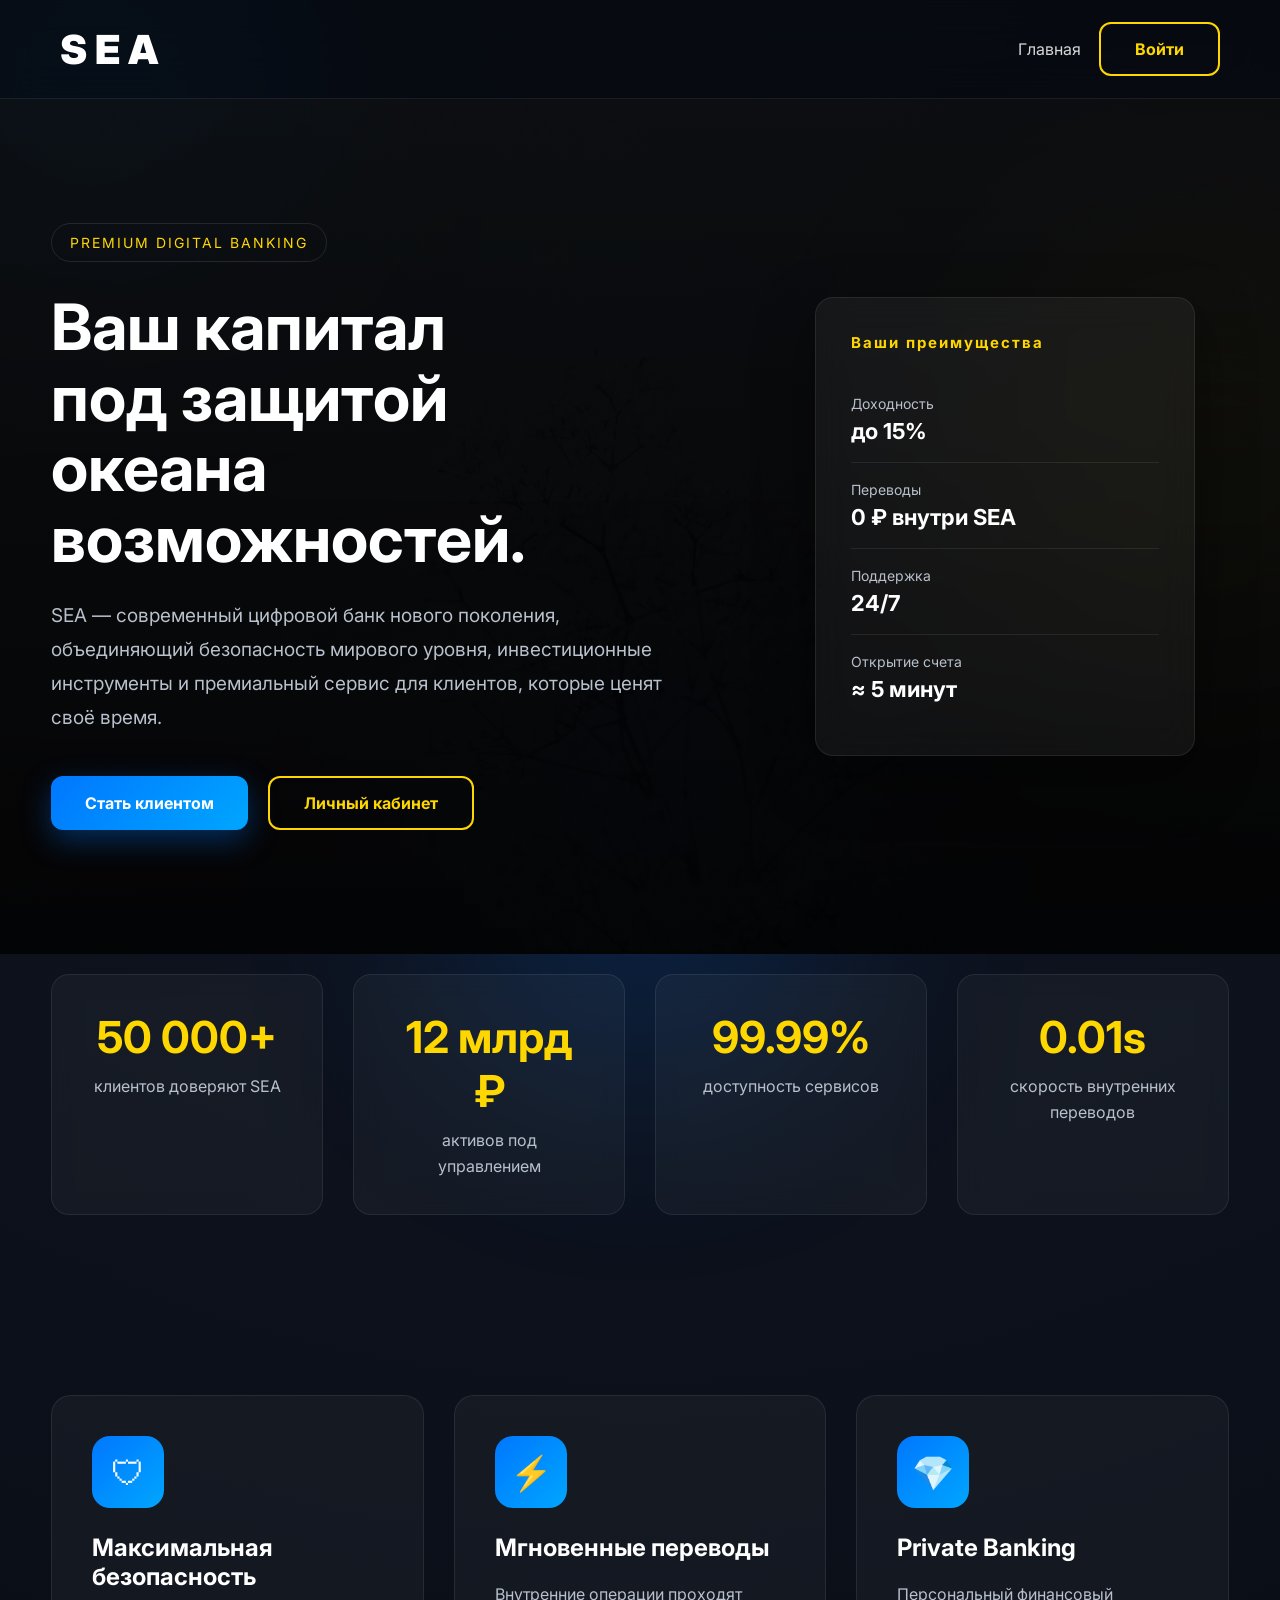
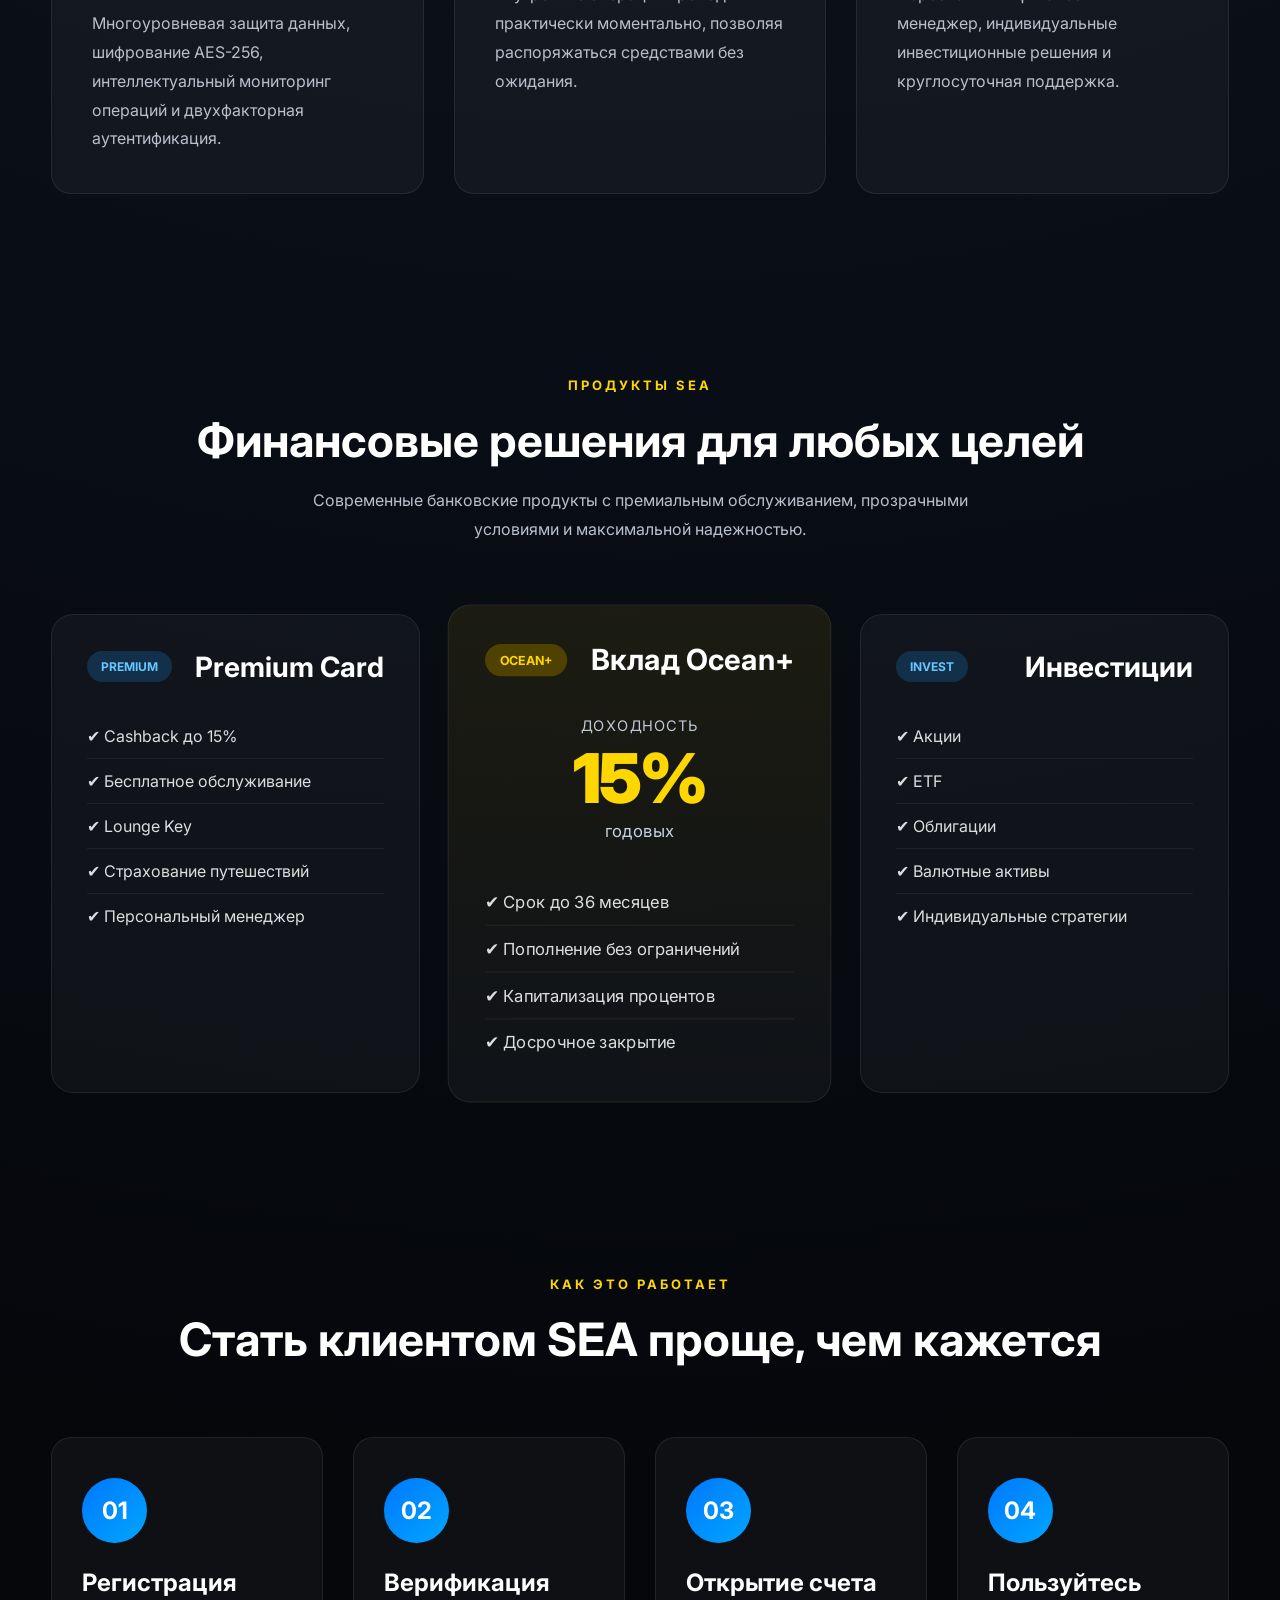
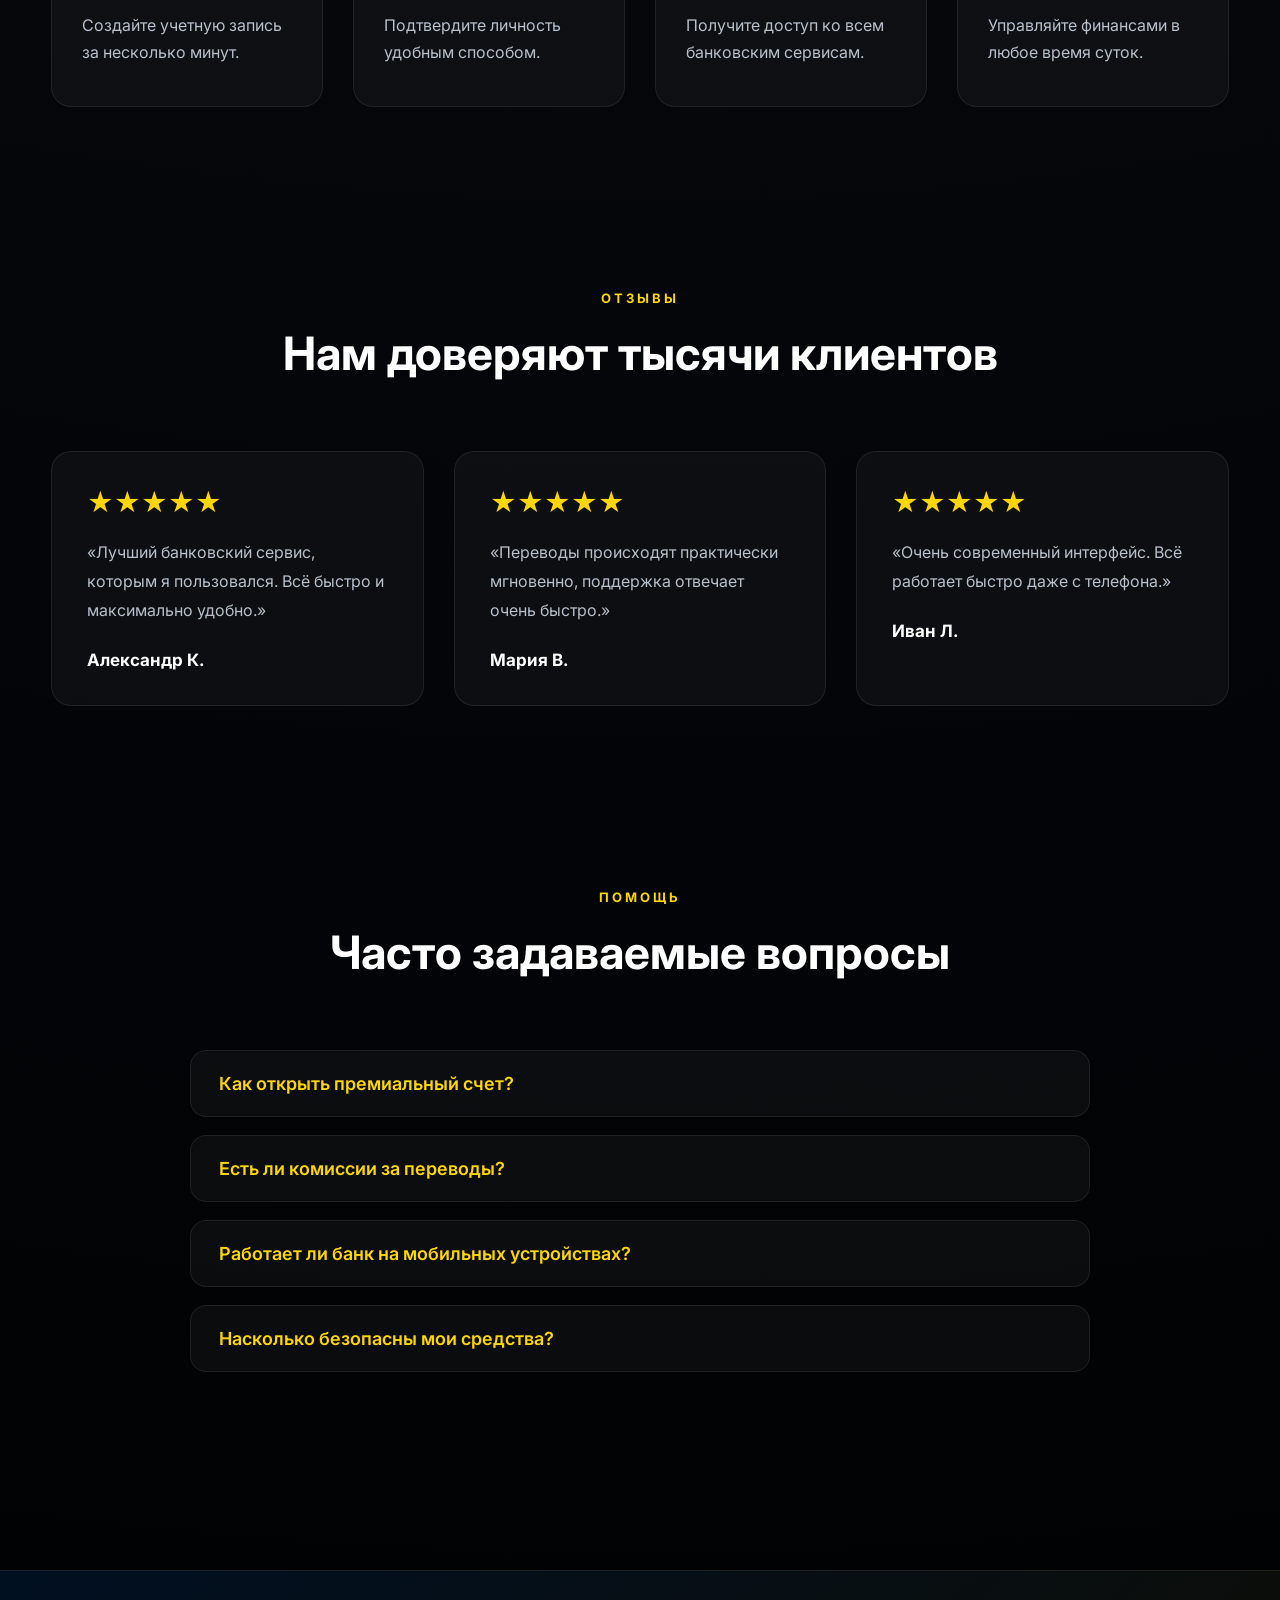
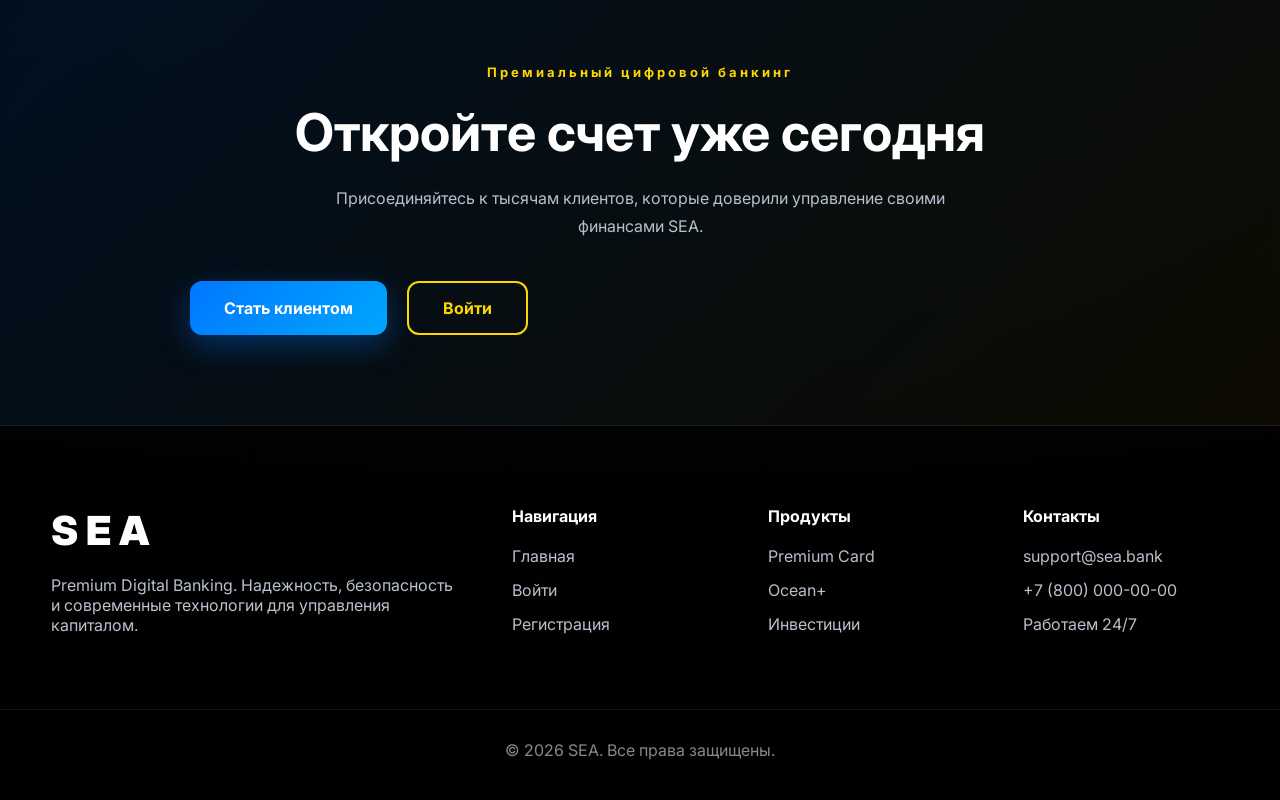
==== templates/index.html @ eaabdee5 "first version" ====
<!DOCTYPE html>
<html lang="ru">
<head>
    <meta charset="UTF-8">
    <meta name="viewport" content="width=device-width, initial-scale=1.0">
    <title>SEA | Элитарный банкинг</title>
    <link rel="stylesheet" href="../static/css/style.css">
    <link rel="preconnect" href="https://fonts.googleapis.com">
    <link rel="preconnect" href="https://fonts.gstatic.com" crossorigin>
    <link href="https://fonts.googleapis.com/css2?family=Inter:wght@300;400;500;600;700;800;900&display=swap" rel="stylesheet">
</head>
<body>
<div class="background-blur blur-1"></div>
<div class="background-blur blur-2"></div>
<div class="background-blur blur-3"></div>
<header>
    <div class="logo" onclick="window.location.href='/'" style="cursor:pointer;">SEA</div>
    <nav>
        <a href="/" class="nav-link">Главная</a>
        <a href="/login" class="btn btn-outline">Войти</a>
    </nav>
</header>
<section class="hero-wrapper">
    <div class="hero-overlay"></div>
    <div class="hero">
        <div class="hero-left">
            <span class="hero-badge">PREMIUM DIGITAL BANKING</span>
            <h1>Ваш капитал<br>под защитой<br>океана возможностей.</h1>
            <p>SEA — современный цифровой банк нового поколения, объединяющий безопасность мирового уровня, инвестиционные инструменты и премиальный сервис для клиентов, которые ценят своё время.</p>
            <div class="btn-group">
                <a href="/register" class="btn btn-primary">Стать клиентом</a>
                <a href="/login" class="btn btn-outline">Личный кабинет</a>
            </div>
        </div>
        <div class="hero-right">
            <div class="glass-card hero-card">
                <div class="card-title">Ваши преимущества</div>
                <div class="hero-stat"><div><span>Доходность</span><strong>до 15%</strong></div></div>
                <div class="hero-stat"><div><span>Переводы</span><strong>0 ₽ внутри SEA</strong></div></div>
                <div class="hero-stat"><div><span>Поддержка</span><strong>24/7</strong></div></div>
                <div class="hero-stat"><div><span>Открытие счета</span><strong>≈ 5 минут</strong></div></div>
            </div>
        </div>
    </div>
</section>
<section class="stats">
    <div class="stat-item"><h2 data-counter="50000">50 000+</h2><p>клиентов доверяют SEA</p></div>
    <div class="stat-item"><h2>12 млрд ₽</h2><p>активов под управлением</p></div>
    <div class="stat-item"><h2>99.99%</h2><p>доступность сервисов</p></div>
    <div class="stat-item"><h2>0.01s</h2><p>скорость внутренних переводов</p></div>
</section>
<div class="container">
    <section class="features">
        <div class="feature-card"><div class="feature-icon">🛡</div><h3>Максимальная безопасность</h3><p>Многоуровневая защита данных, шифрование AES-256, интеллектуальный мониторинг операций и двухфакторная аутентификация.</p></div>
        <div class="feature-card"><div class="feature-icon">⚡</div><h3>Мгновенные переводы</h3><p>Внутренние операции проходят практически моментально, позволяя распоряжаться средствами без ожидания.</p></div>
        <div class="feature-card"><div class="feature-icon">💎</div><h3>Private Banking</h3><p>Персональный финансовый менеджер, индивидуальные инвестиционные решения и круглосуточная поддержка.</p></div>
    </section>
    <section class="products">
        <div class="section-title"><span>ПРОДУКТЫ SEA</span><h2>Финансовые решения для любых целей</h2><p>Современные банковские продукты с премиальным обслуживанием, прозрачными условиями и максимальной надежностью.</p></div>
        <div class="products-grid">
            <div class="product-card">
                <div class="product-header"><span class="product-tag">PREMIUM</span><h3>Premium Card</h3></div>
                <ul><li>✔ Cashback до 15%</li><li>✔ Бесплатное обслуживание</li><li>✔ Lounge Key</li><li>✔ Страхование путешествий</li><li>✔ Персональный менеджер</li></ul>
            </div>
            <div class="product-card featured">
                <div class="product-header"><span class="product-tag gold">OCEAN+</span><h3>Вклад Ocean+</h3></div>
                <div class="deposit-rate"><span>Доходность</span><h2>15%</h2><p>годовых</p></div>
                <ul><li>✔ Срок до 36 месяцев</li><li>✔ Пополнение без ограничений</li><li>✔ Капитализация процентов</li><li>✔ Досрочное закрытие</li></ul>
            </div>
            <div class="product-card">
                <div class="product-header"><span class="product-tag">INVEST</span><h3>Инвестиции</h3></div>
                <ul><li>✔ Акции</li><li>✔ ETF</li><li>✔ Облигации</li><li>✔ Валютные активы</li><li>✔ Индивидуальные стратегии</li></ul>
            </div>
        </div>
    </section>
    <section class="steps">
        <div class="section-title"><span>КАК ЭТО РАБОТАЕТ</span><h2>Стать клиентом SEA проще, чем кажется</h2></div>
        <div class="steps-grid">
            <div class="step"><div class="step-number">01</div><h3>Регистрация</h3><p>Создайте учетную запись за несколько минут.</p></div>
            <div class="step"><div class="step-number">02</div><h3>Верификация</h3><p>Подтвердите личность удобным способом.</p></div>
            <div class="step"><div class="step-number">03</div><h3>Открытие счета</h3><p>Получите доступ ко всем банковским сервисам.</p></div>
            <div class="step"><div class="step-number">04</div><h3>Пользуйтесь</h3><p>Управляйте финансами в любое время суток.</p></div>
        </div>
    </section>
    <section class="reviews">
        <div class="section-title"><span>ОТЗЫВЫ</span><h2>Нам доверяют тысячи клиентов</h2></div>
        <div class="reviews-grid">
            <div class="review-card"><div class="stars">★★★★★</div><p>«Лучший банковский сервис, которым я пользовался. Всё быстро и максимально удобно.»</p><strong>Александр К.</strong></div>
            <div class="review-card"><div class="stars">★★★★★</div><p>«Переводы происходят практически мгновенно, поддержка отвечает очень быстро.»</p><strong>Мария В.</strong></div>
            <div class="review-card"><div class="stars">★★★★★</div><p>«Очень современный интерфейс. Всё работает быстро даже с телефона.»</p><strong>Иван Л.</strong></div>
        </div>
    </section>
    <section class="faq">
        <div class="section-title"><span>ПОМОЩЬ</span><h2>Часто задаваемые вопросы</h2></div>
        <details class="faq-item"><summary>Как открыть премиальный счет?</summary><p>Пройдите регистрацию, подтвердите личность и получите полный доступ ко всем сервисам банка менее чем за пять минут.</p></details>
        <details class="faq-item"><summary>Есть ли комиссии за переводы?</summary><p>Переводы между клиентами SEA выполняются бесплатно. Для межбанковских переводов действуют тарифы выбранного счета.</p></details>
        <details class="faq-item"><summary>Работает ли банк на мобильных устройствах?</summary><p>Да. Интерфейс полностью адаптирован под смартфоны, планшеты и современные браузеры.</p></details>
        <details class="faq-item"><summary>Насколько безопасны мои средства?</summary><p>Мы используем современные методы шифрования, двухфакторную аутентификацию, постоянный мониторинг операций и защиту инфраструктуры на уровне ведущих мировых банков.</p></details>
    </section>
</div>
<section class="cta">
    <div class="cta-content">
        <span>Премиальный цифровой банкинг</span>
        <h2>Откройте счет уже сегодня</h2>
        <p>Присоединяйтесь к тысячам клиентов, которые доверили управление своими финансами SEA.</p>
        <div class="btn-group">
            <a href="/register" class="btn btn-primary">Стать клиентом</a>
            <a href="/login" class="btn btn-outline">Войти</a>
        </div>
    </div>
</section>
<footer>
    <div class="footer-grid">
        <div><div class="footer-logo">SEA</div><p>Premium Digital Banking. Надежность, безопасность и современные технологии для управления капиталом.</p></div>
        <div><h4>Навигация</h4><a href="/">Главная</a><a href="/login">Войти</a><a href="/register">Регистрация</a></div>
        <div><h4>Продукты</h4><a href="#">Premium Card</a><a href="#">Ocean+</a><a href="#">Инвестиции</a></div>
        <div><h4>Контакты</h4><p>support@sea.bank</p><p>+7 (800) 000-00-00</p><p>Работаем 24/7</p></div>
    </div>
    <div class="footer-bottom">© 2026 SEA. Все права защищены.</div>
</footer>
<script src="/static/js/script.js"></script>
</body>
</html>
---- static/css/style.css ----
:root {
    --bg: #05070b;
    --bg2: #0c1320;
    --card: rgba(255,255,255,.05);
    --border: rgba(255,255,255,.08);
    --yellow: #FFD700;
    --white: #ffffff;
    --gray: #b8c0cc;
    --accent: #00a6ff;
    --shadow: 0 20px 60px rgba(0,0,0,.45);
    --radius: 18px;
    --transition: .35s;
}

* {
    margin: 0;
    padding: 0;
    box-sizing: border-box;
}

html {
    scroll-behavior: smooth;
}

body {
    font-family: 'Inter', sans-serif;
    background: radial-gradient(circle at top, #111827 0%, #05070b 55%, #000 100%);
    color: var(--white);
    overflow-x: hidden;
}

a {
    text-decoration: none;
    color: inherit;
}

.container {
    width: min(1200px, 92%);
    margin: auto;
}

section {
    padding: 90px 0;
}

/* Background Blurs */
.background-blur {
    position: fixed;
    border-radius: 50%;
    filter: blur(120px);
    opacity: .18;
    z-index: -1;
    animation: float 10s ease-in-out infinite;
}

.blur-1 {
    width: 420px;
    height: 420px;
    background: #008cff;
    top: -120px;
    left: -120px;
}

.blur-2 {
    width: 500px;
    height: 500px;
    background: #FFD700;
    right: -180px;
    top: 220px;
}

.blur-3 {
    width: 380px;
    height: 380px;
    background: #0077ff;
    left: 35%;
    bottom: -180px;
}

@keyframes float {
    0%, 100% { transform: translateY(0); }
    50% { transform: translateY(-30px); }
}

/* Header */
header {
    position: sticky;
    top: 0;
    z-index: 100;
    backdrop-filter: blur(20px);
    background: rgba(5,7,11,.75);
    border-bottom: 1px solid var(--border);
    display: flex;
    justify-content: space-between;
    align-items: center;
    padding: 22px 60px;
}

.logo {
    font-size: 40px;
    font-weight: 900;
    letter-spacing: 8px;
    transition: .3s;
}

.logo:hover {
    color: var(--yellow);
    text-shadow: 0 0 20px var(--yellow);
    transform: scale(1.05);
}

nav {
    display: flex;
    align-items: center;
    gap: 18px;
}

.nav-link {
    color: #d6d6d6;
    transition: .3s;
}

.nav-link:hover {
    color: white;
}

/* Buttons */
.btn {
    display: inline-flex;
    align-items: center;
    justify-content: center;
    padding: 15px 34px;
    border-radius: 12px;
    font-weight: 700;
    transition: .35s;
    cursor: pointer;
    position: relative;
    overflow: hidden;
}

.btn-primary {
    background: linear-gradient(135deg, #0077ff, #00a6ff);
    color: white;
    box-shadow: 0 10px 30px rgba(0,119,255,.35);
}

.btn-primary:hover {
    transform: translateY(-4px);
    box-shadow: 0 18px 40px rgba(0,119,255,.45);
}

.btn-outline {
    border: 2px solid var(--yellow);
    color: var(--yellow);
}

.btn-outline:hover {
    background: var(--yellow);
    color: black;
    box-shadow: 0 0 25px var(--yellow);
}

.ripple {
    position: absolute;
    border-radius: 50%;
    transform: scale(0);
    background: rgba(255,255,255,.4);
    animation: ripple .6s linear;
    pointer-events: none;
}

@keyframes ripple {
    to {
        transform: scale(4);
        opacity: 0;
    }
}

/* Hero */
.hero-wrapper {
    position: relative;
    min-height: 95vh;
    display: flex;
    align-items: center;
    justify-content: center;
    overflow: hidden;
}

.hero-wrapper::before {
    content: "";
    position: absolute;
    inset: 0;
    background: url("/static/image/bg.jpg") center/cover;
    opacity: .18;
    transform: scale(1.08);
}

.hero-overlay {
    position: absolute;
    inset: 0;
    background: linear-gradient(rgba(0,0,0,.75), rgba(0,0,0,.92));
}

.hero {
    position: relative;
    z-index: 2;
    width: min(1280px, 92%);
    display: grid;
    grid-template-columns: 1.2fr .8fr;
    gap: 60px;
    align-items: center;
}

.hero-badge {
    display: inline-block;
    padding: 10px 18px;
    border: 1px solid rgba(255,255,255,.1);
    border-radius: 999px;
    color: var(--yellow);
    font-size: 14px;
    margin-bottom: 30px;
    letter-spacing: 2px;
}

.hero h1 {
    font-size: 64px;
    line-height: 1.1;
    margin-bottom: 25px;
}

.hero p {
    color: var(--gray);
    font-size: 19px;
    line-height: 1.8;
    max-width: 650px;
}

.btn-group {
    display: flex;
    gap: 20px;
    margin-top: 40px;
    flex-wrap: wrap;
}

.hero-left {
    animation: fadeUp .9s ease;
}

.hero-right {
    display: flex;
    justify-content: center;
    animation: fadeUp 1.2s ease;
}

/* Glass Card */
.glass-card {
    background: var(--card);
    backdrop-filter: blur(18px);
    border: 1px solid var(--border);
    border-radius: var(--radius);
    box-shadow: var(--shadow);
}

.hero-card {
    width: 100%;
    max-width: 380px;
    padding: 35px;
}

.card-title {
    color: var(--yellow);
    font-size: 15px;
    font-weight: 700;
    letter-spacing: 2px;
    margin-bottom: 25px;
}

.hero-stat {
    padding: 18px 0;
    border-bottom: 1px solid rgba(255,255,255,.08);
}

.hero-stat:last-child {
    border-bottom: none;
}

.hero-stat span {
    display: block;
    color: var(--gray);
    font-size: 14px;
    margin-bottom: 6px;
}

.hero-stat strong {
    font-size: 22px;
    font-weight: 700;
}

/* Stats */
.stats {
    width: min(1280px, 92%);
    margin: -70px auto 0;
    display: grid;
    grid-template-columns: repeat(4, 1fr);
    gap: 30px;
    position: relative;
    z-index: 5;
}

.stat-item {
    background: rgba(255,255,255,.04);
    border: 1px solid var(--border);
    border-radius: 18px;
    padding: 35px;
    text-align: center;
    transition: var(--transition);
    backdrop-filter: blur(12px);
}

.stat-item:hover {
    transform: translateY(-8px);
    border-color: rgba(255,215,0,.35);
}

.stat-item h2 {
    color: var(--yellow);
    font-size: 44px;
    margin-bottom: 10px;
}

.stat-item p {
    color: var(--gray);
    line-height: 1.6;
}

/* Section Titles */
.section-title {
    text-align: center;
    margin-bottom: 70px;
}

.section-title span {
    color: var(--yellow);
    letter-spacing: 3px;
    font-size: 13px;
    font-weight: 700;
}

.section-title h2 {
    font-size: 46px;
    margin-top: 18px;
    margin-bottom: 18px;
}

.section-title p {
    color: var(--gray);
    max-width: 700px;
    margin: auto;
    line-height: 1.8;
}

/* Features */
.features {
    display: grid;
    grid-template-columns: repeat(3, 1fr);
    gap: 30px;
}

.feature-card {
    background: rgba(255,255,255,.04);
    border: 1px solid var(--border);
    border-radius: 20px;
    padding: 40px;
    transition: .35s;
}

.feature-card:hover {
    transform: translateY(-10px);
    box-shadow: 0 25px 45px rgba(0,0,0,.35);
    border-color: rgba(255,215,0,.25);
}

.feature-icon {
    width: 72px;
    height: 72px;
    border-radius: 18px;
    background: linear-gradient(135deg, #0077ff, #00a6ff);
    display: flex;
    align-items: center;
    justify-content: center;
    font-size: 34px;
    margin-bottom: 25px;
}

.feature-card h3 {
    margin-bottom: 18px;
    font-size: 24px;
}

.feature-card p {
    color: var(--gray);
    line-height: 1.8;
}

/* Products */
.products-grid {
    display: grid;
    grid-template-columns: repeat(3, 1fr);
    gap: 35px;
}

.product-card {
    background: rgba(255,255,255,.04);
    border: 1px solid var(--border);
    border-radius: 22px;
    padding: 35px;
    transition: .35s;
}

.product-card:hover {
    transform: translateY(-10px);
    border-color: rgba(255,215,0,.35);
}

.product-card.featured {
    background: linear-gradient(180deg, rgba(255,215,0,.08), rgba(255,255,255,.04));
    transform: scale(1.04);
}

.product-header {
    display: flex;
    justify-content: space-between;
    align-items: center;
    margin-bottom: 30px;
}

.product-header h3 {
    font-size: 28px;
}

.product-tag {
    background: #12304a;
    color: #67c5ff;
    padding: 8px 14px;
    border-radius: 999px;
    font-size: 12px;
    font-weight: 700;
}

.product-tag.gold {
    background: #4f4100;
    color: var(--yellow);
}

.deposit-rate {
    text-align: center;
    margin: 35px 0;
}

.deposit-rate span {
    color: var(--gray);
}

.deposit-rate h2 {
    font-size: 70px;
    color: var(--yellow);
    margin: 10px 0;
}

.deposit-rate p {
    color: var(--gray);
}

.product-card ul {
    list-style: none;
}

.product-card li {
    padding: 12px 0;
    border-bottom: 1px solid rgba(255,255,255,.06);
    color: #ddd;
}

.product-card li:last-child {
    border-bottom: none;
}

/* Steps */
.steps-grid {
    display: grid;
    grid-template-columns: repeat(4, 1fr);
    gap: 30px;
}

.step {
    position: relative;
    padding: 40px 30px;
    border-radius: 20px;
    background: rgba(255,255,255,.04);
    border: 1px solid var(--border);
    transition: .35s;
    overflow: hidden;
}

.step:hover {
    transform: translateY(-10px);
    border-color: rgba(255,215,0,.35);
}

.step::before {
    content: "";
    position: absolute;
    inset: 0;
    background: linear-gradient(135deg, rgba(0,119,255,.08), transparent);
    opacity: 0;
    transition: .35s;
}

.step:hover::before {
    opacity: 1;
}

.step-number {
    width: 65px;
    height: 65px;
    border-radius: 50%;
    display: flex;
    align-items: center;
    justify-content: center;
    background: linear-gradient(135deg, #0077ff, #00a6ff);
    color: #fff;
    font-size: 24px;
    font-weight: 700;
    margin-bottom: 25px;
}

.step h3 {
    font-size: 24px;
    margin-bottom: 15px;
}

.step p {
    color: var(--gray);
    line-height: 1.7;
}

/* Reviews */
.reviews-grid {
    display: grid;
    grid-template-columns: repeat(3, 1fr);
    gap: 30px;
}

.review-card {
    background: rgba(255,255,255,.04);
    border: 1px solid var(--border);
    border-radius: 20px;
    padding: 35px;
    transition: .35s;
}

.review-card:hover {
    transform: translateY(-8px);
    border-color: rgba(255,215,0,.3);
}

.stars {
    color: var(--yellow);
    font-size: 26px;
    margin-bottom: 20px;
}

.review-card p {
    color: var(--gray);
    line-height: 1.8;
    margin-bottom: 25px;
}

.review-card strong {
    font-size: 17px;
}

/* FAQ */
.faq {
    max-width: 900px;
    margin: auto;
}

.faq-item {
    background: rgba(255,255,255,.04);
    border: 1px solid var(--border);
    border-radius: 16px;
    margin-bottom: 18px;
    overflow: hidden;
    transition: .3s;
}

.faq-item:hover {
    border-color: rgba(255,215,0,.35);
}

.faq-item summary {
    list-style: none;
    cursor: pointer;
    padding: 22px 28px;
    font-size: 18px;
    font-weight: 600;
    color: var(--yellow);
}

.faq-item summary::-webkit-details-marker {
    display: none;
}

.faq-item p {
    padding: 0 28px 24px;
    color: var(--gray);
    line-height: 1.8;
}

/* CTA */
.cta {
    margin-top: 90px;
    text-align: center;
    background: linear-gradient(135deg, rgba(0,119,255,.12), rgba(255,215,0,.05));
    border-top: 1px solid var(--border);
    border-bottom: 1px solid var(--border);
}

.cta-content {
    width: min(900px, 92%);
    margin: auto;
}

.cta span {
    color: var(--yellow);
    letter-spacing: 3px;
    font-size: 13px;
    font-weight: 700;
}

.cta h2 {
    font-size: 52px;
    margin: 20px 0;
}

.cta p {
    color: var(--gray);
    line-height: 1.8;
    max-width: 650px;
    margin: auto;
}

/* Footer */
footer {
    padding: 80px 0 40px;
}

.footer-grid {
    width: min(1200px, 92%);
    margin: auto;
    display: grid;
    grid-template-columns: 2fr 1fr 1fr 1fr;
    gap: 50px;
}

.footer-logo {
    font-size: 40px;
    font-weight: 900;
    letter-spacing: 8px;
    margin-bottom: 20px;
}

.footer-grid h4 {
    margin-bottom: 20px;
}

.footer-grid a,
.footer-grid p {
    display: block;
    color: var(--gray);
    margin-bottom: 14px;
    transition: .25s;
}

.footer-grid a:hover {
    color: white;
}

.footer-bottom {
    text-align: center;
    margin-top: 60px;
    padding-top: 30px;
    border-top: 1px solid rgba(255,255,255,.08);
    color: #888;
}

/* Animations */
@keyframes fadeUp {
    from {
        opacity: 0;
        transform: translateY(35px);
    }
    to {
        opacity: 1;
        transform: translateY(0);
    }
}

.reveal {
    opacity: 0;
    transform: translateY(40px);
    transition: .8s;
}

.reveal.active {
    opacity: 1;
    transform: none;
}

/* ===========================
   DEPOSIT CARDS (with Background Glow & Animated Borders)
=========================== */

.deposit-grid {
    display: grid;
    grid-template-columns: repeat(auto-fit, minmax(290px, 1fr));
    gap: 28px;
    margin-top: 45px;
}

.deposit-card {
    position: relative;
    overflow: hidden;
    min-height: 500px;
    border-radius: 26px;
    padding: 30px;
    display: flex;
    flex-direction: column;
    backdrop-filter: blur(32px);
    -webkit-backdrop-filter: blur(32px);
    border: 1.5px solid rgba(255,255,255,.12);
    transition: all .4s cubic-bezier(0.25, 0.46, 0.45, 0.94);
    box-shadow: inset 0 1px rgba(255,255,255,.05), 0 18px 40px rgba(0,0,0,.30);
}

/* Background glow on hover */
.deposit-card::before {
    content: '';
    position: absolute;
    inset: 0;
    border-radius: 26px;
    opacity: 0;
    transition: opacity .5s ease;
    pointer-events: none;
}

.deposit-card:hover::before {
    opacity: 1;
}

/* Animated border glow for card */
.deposit-card::after {
    content: '';
    position: absolute;
    inset: -2px;
    border-radius: 28px;
    padding: 2px;
    background: linear-gradient(135deg, transparent 30%, currentColor 50%, transparent 70%);
    background-size: 300% 300%;
    -webkit-mask: linear-gradient(#fff 0 0) content-box, linear-gradient(#fff 0 0);
    -webkit-mask-composite: xor;
    mask-composite: exclude;
    opacity: 0;
    transition: opacity .5s;
    pointer-events: none;
}

.deposit-card:hover::after {
    opacity: 1;
    animation: borderGlow 2.5s ease-in-out infinite alternate;
}

@keyframes borderGlow {
    0% {
        background-position: 0% 50%;
    }
    100% {
        background-position: 100% 50%;
    }
}

/* ===========================
   CARD COLORS
=========================== */

.deposit-card.tidal {
    background: rgba(17,48,108,.28);
    border-color: rgba(84,143,255,.4);
    color: #66a6ff;
}
.deposit-card.tidal::before {
    background: radial-gradient(circle at 50% 50%, rgba(84,143,255,.12), transparent 70%);
}
.deposit-card.tidal:hover {
    border-color: rgba(84,143,255,.7);
    box-shadow: 0 0 60px rgba(84,143,255,.08), 0 20px 60px rgba(0,0,0,.4);
}

.deposit-card.deep {
    background: rgba(10,71,90,.28);
    border-color: rgba(50,230,214,.4);
    color: #5ffff2;
}
.deposit-card.deep::before {
    background: radial-gradient(circle at 50% 50%, rgba(50,230,214,.12), transparent 70%);
}
.deposit-card.deep:hover {
    border-color: rgba(50,230,214,.7);
    box-shadow: 0 0 60px rgba(50,230,214,.08), 0 20px 60px rgba(0,0,0,.4);
}

.deposit-card.coral {
    background: rgba(67,36,47,.28);
    border-color: rgba(255,126,94,.4);
    color: #ff8d70;
}
.deposit-card.coral::before {
    background: radial-gradient(circle at 50% 50%, rgba(255,126,94,.12), transparent 70%);
}
.deposit-card.coral:hover {
    border-color: rgba(255,126,94,.7);
    box-shadow: 0 0 60px rgba(255,126,94,.08), 0 20px 60px rgba(0,0,0,.4);
}

.deposit-card.elite {
    background: rgba(55,37,83,.28);
    border-color: rgba(190,123,255,.4);
    color: #d2a8ff;
}
.deposit-card.elite::before {
    background: radial-gradient(circle at 50% 50%, rgba(190,123,255,.12), transparent 70%);
}
.deposit-card.elite:hover {
    border-color: rgba(190,123,255,.7);
    box-shadow: 0 0 60px rgba(190,123,255,.08), 0 20px 60px rgba(0,0,0,.4);
}

.deposit-card.gold {
    background: rgba(69,58,27,.28);
    border-color: rgba(255,207,86,.4);
    color: #ffd75a;
}
.deposit-card.gold::before {
    background: radial-gradient(circle at 50% 50%, rgba(255,207,86,.12), transparent 70%);
}
.deposit-card.gold:hover {
    border-color: rgba(255,207,86,.7);
    box-shadow: 0 0 60px rgba(255,207,86,.08), 0 20px 60px rgba(0,0,0,.4);
}

/* ===========================
   CARD HEADER
=========================== */

.deposit-header {
    display: flex;
    align-items: center;
    gap: 18px;
}

.deposit-circle {
    width: 72px;
    height: 72px;
    border-radius: 50%;
    display: flex;
    justify-content: center;
    align-items: center;
    font-size: 34px;
    background: rgba(255,255,255,.05);
    border: 1.5px solid rgba(255,255,255,.15);
    transition: all .4s;
    position: relative;
}

/* Glow border for icon */
.deposit-circle::after {
    content: '';
    position: absolute;
    inset: -3px;
    border-radius: 50%;
    padding: 2px;
    background: linear-gradient(135deg, transparent 30%, currentColor 50%, transparent 70%);
    background-size: 300% 300%;
    -webkit-mask: linear-gradient(#fff 0 0) content-box, linear-gradient(#fff 0 0);
    -webkit-mask-composite: xor;
    mask-composite: exclude;
    opacity: 0;
    transition: opacity .5s;
    pointer-events: none;
}

.deposit-card:hover .deposit-circle::after {
    opacity: 1;
    animation: borderGlow 2.5s ease-in-out infinite alternate;
}

.deposit-card:hover .deposit-circle {
    transform: scale(1.05) rotate(-5deg);
    border-color: currentColor;
}

.deposit-header h3 {
    margin: 0;
    font-size: 30px;
    font-weight: 700;
    letter-spacing: -.4px;
}

.deposit-pill {
    display: inline-flex;
    margin-top: 8px;
    padding: 7px 15px;
    border-radius: 999px;
    font-size: 12px;
    font-weight: 700;
    color: #fff;
    transition: all .4s;
    position: relative;
}

/* Glow border for pill */
.deposit-pill::after {
    content: '';
    position: absolute;
    inset: -2px;
    border-radius: 999px;
    padding: 2px;
    background: linear-gradient(135deg, transparent 30%, currentColor 50%, transparent 70%);
    background-size: 300% 300%;
    -webkit-mask: linear-gradient(#fff 0 0) content-box, linear-gradient(#fff 0 0);
    -webkit-mask-composite: xor;
    mask-composite: exclude;
    opacity: 0;
    transition: opacity .5s;
    pointer-events: none;
}

.deposit-card:hover .deposit-pill::after {
    opacity: 1;
    animation: borderGlow 2.5s ease-in-out infinite alternate;
}

.deposit-card:hover .deposit-pill {
    transform: scale(1.05);
}

.deposit-card.tidal .deposit-pill { background: #2b68da; }
.deposit-card.deep .deposit-pill { background: #119697; }
.deposit-card.coral .deposit-pill { background: #bb5543; }
.deposit-card.elite .deposit-pill { background: #7b4ae4; }
.deposit-card.gold .deposit-pill { background: #987725; }

/* ===========================
   RATE
=========================== */

.deposit-rate {
    margin: 36px 0;
    text-align: center;
    background: none;
    border: none;
    box-shadow: none;
    padding: 0;
}

.deposit-rate span {
    font-size: 14px;
    color: #c0c8d8;
    text-transform: uppercase;
    letter-spacing: 1px;
}

.deposit-rate h2 {
    margin: 8px 0;
    font-size: 66px;
    line-height: 1;
    font-weight: 900;
    letter-spacing: -2px;
    transition: all .4s;
}

.deposit-card:hover .deposit-rate h2 {
    transform: scale(1.03);
}

.deposit-card.tidal .deposit-rate h2 { color: #62a8ff; }
.deposit-card.deep .deposit-rate h2 { color: #63fff4; }
.deposit-card.coral .deposit-rate h2 { color: #ff9274; }
.deposit-card.elite .deposit-rate h2 { color: #d3a5ff; }
.deposit-card.gold .deposit-rate h2 { color: #ffd65b; }

.deposit-rate p {
    margin: 0;
    color: #c8d0df;
}

/* ===========================
   DEPOSIT TABLE
=========================== */

.deposit-table {
    margin-top: 6px;
    border-top: 1px solid rgba(255,255,255,.08);
}

.deposit-row {
    display: flex;
    justify-content: space-between;
    align-items: center;
    padding: 15px 0;
    border-bottom: 1px solid rgba(255,255,255,.08);
    transition: all .3s;
}

.deposit-card:hover .deposit-row {
    border-bottom-color: rgba(255,255,255,.15);
}

.deposit-row span {
    color: #d4dae8;
    font-size: 15px;
}

.deposit-row b {
    color: #fff;
    font-weight: 700;
}

/* ===========================
   DESCRIPTION
=========================== */

.deposit-description {
    margin-top: auto;
    padding-top: 24px;
    color: #c0c8d8;
    line-height: 1.7;
    font-size: 14px;
    border-top: 1px solid rgba(255,255,255,.05);
    transition: all .4s;
}

.deposit-card:hover .deposit-description {
    border-top-color: rgba(255,255,255,.12);
}

/* ===========================
   AUTH
=========================== */

.auth-page {
    min-height: calc(100vh - 90px);
    display: flex;
    align-items: center;
    justify-content: center;
    padding: 80px 20px;
}

.auth-wrapper {
    width: min(1200px, 95%);
    display: grid;
    grid-template-columns: 1fr 470px;
    gap: 50px;
    align-items: center;
}

.auth-info {
    padding: 55px;
}

.auth-info h1 {
    font-size: 54px;
    line-height: 1.1;
    margin: 25px 0;
}

.auth-info > p {
    color: var(--gray);
    font-size: 18px;
    line-height: 1.8;
    margin-bottom: 45px;
}

.auth-benefits {
    display: flex;
    flex-direction: column;
    gap: 30px;
}

.auth-benefits strong {
    display: block;
    font-size: 19px;
    margin-bottom: 8px;
}

.auth-benefits p {
    color: var(--gray);
    line-height: 1.7;
}

.auth-form-box {
    padding: 45px;
}

.auth-form-box h2 {
    text-align: center;
    font-size: 34px;
    margin-bottom: 10px;
}

.auth-subtitle {
    color: var(--gray);
    text-align: center;
    margin-bottom: 35px;
}

.auth-form {
    display: flex;
    flex-direction: column;
    gap: 18px;
}

.auth-form input {
    background: #0d1420;
    border: 1px solid rgba(255,255,255,.08);
    border-radius: 12px;
    color: white;
    padding: 17px;
    font-size: 15px;
    transition: .3s;
}

.auth-form input:focus {
    outline: none;
    border-color: var(--yellow);
    box-shadow: 0 0 20px rgba(255,215,0,.18);
}

.auth-form button {
    width: 100%;
    margin-top: 12px;
}

.auth-footer {
    text-align: center;
    margin-top: 28px;
    color: var(--gray);
}

.auth-footer a {
    color: var(--yellow);
    font-weight: 600;
}

.auth-footer a:hover {
    text-decoration: underline;
}

/* ===========================
   DASHBOARD
=========================== */

.dashboard {
    width: min(1400px, 95%);
    margin: 50px auto;
}

.dashboard-top {
    display: grid;
    grid-template-columns: repeat(3, 1fr);
    gap: 25px;
    margin-bottom: 35px;
}

.dashboard-card {
    background: rgba(255,255,255,.04);
    border: 1px solid rgba(255,255,255,.08);
    border-radius: 20px;
    padding: 30px;
    backdrop-filter: blur(15px);
    transition: .3s;
}

.dashboard-card:hover {
    transform: translateY(-5px);
}

.dashboard-card span {
    color: var(--gray);
    display: block;
    margin-bottom: 10px;
}

.dashboard-card h2 {
    color: var(--yellow);
    font-size: 38px;
}

.card {
    background: rgba(255,255,255,.04);
    border: 1px solid rgba(255,255,255,.08);
    border-radius: 20px;
    padding: 35px;
    margin-bottom: 35px;
    backdrop-filter: blur(15px);
}

.card h3 {
    margin-bottom: 25px;
    font-size: 28px;
}

.card h1 {
    margin-bottom: 15px;
}

table {
    width: 100%;
    border-collapse: collapse;
    margin-top: 25px;
}

thead {
    background: #111827;
}

th {
    color: var(--yellow);
    padding: 18px;
    text-align: left;
}

td {
    padding: 18px;
    border-bottom: 1px solid rgba(255,255,255,.08);
}

tbody tr {
    transition: .25s;
}

tbody tr:hover {
    background: rgba(255,255,255,.03);
}

.deposit-actions {
    display: flex;
    flex-wrap: wrap;
    gap: 10px;
}

.deposit-actions form {
    display: flex;
    gap: 8px;
    align-items: center;
}

.input-sea {
    width: 120px;
    padding: 10px;
    border-radius: 10px;
    background: #111827;
    border: 1px solid rgba(255,255,255,.08);
    color: white;
}

.input-sea:focus {
    border-color: var(--yellow);
    outline: none;
}

.balance {
    color: var(--yellow);
    font-size: 44px;
    font-weight: 700;
}

.operation-positive {
    color: #49d26b;
}

.operation-negative {
    color: #ff6b6b;
}

/* ===========================
   ADMIN
=========================== */

.admin-stats-grid {
    display: grid;
    grid-template-columns: repeat(3, 1fr);
    gap: 30px;
    margin-bottom: 40px;
}

.admin-stat {
    background: rgba(255,255,255,.04);
    border: 1px solid var(--border);
    border-radius: 18px;
    padding: 30px;
    text-align: center;
    transition: var(--transition);
}

.admin-stat:hover {
    transform: translateY(-5px);
    border-color: rgba(255,215,0,.35);
}

.admin-stat h2 {
    color: var(--yellow);
    font-size: 44px;
    margin-bottom: 10px;
}

.admin-stat p {
    color: var(--gray);
}

.admin-table-wrap {
    overflow-x: auto;
}

.admin-table-wrap table {
    width: 100%;
    border-collapse: collapse;
    margin-top: 25px;
}

.admin-table-wrap thead {
    background: #111827;
}

.admin-table-wrap th {
    color: var(--yellow);
    padding: 18px;
    text-align: left;
    font-weight: 600;
    letter-spacing: 0.5px;
}

.admin-table-wrap td {
    padding: 18px;
    border-bottom: 1px solid rgba(255,255,255,.08);
    vertical-align: middle;
}

.admin-table-wrap tbody tr {
    transition: .25s;
}

.admin-table-wrap tbody tr:hover {
    background: rgba(255,255,255,.03);
}

.admin-actions {
    display: flex;
    flex-wrap: wrap;
    gap: 8px;
    align-items: center;
}

.admin-actions form {
    display: flex;
    gap: 6px;
    align-items: center;
}

.admin-actions .input-small {
    width: 80px;
    padding: 8px 10px;
    border-radius: 8px;
    background: #111827;
    border: 1px solid rgba(255,255,255,.08);
    color: white;
    font-size: 13px;
}

.admin-actions .input-small:focus {
    border-color: var(--yellow);
    outline: none;
}

.btn-small {
    padding: 8px 14px;
    border-radius: 8px;
    font-weight: 600;
    font-size: 13px;
    transition: .3s;
    cursor: pointer;
    border: none;
    color: white;
    white-space: nowrap;
}

.btn-small-add {
    background: #22c55e;
}
.btn-small-add:hover {
    background: #16a34a;
    transform: scale(1.05);
}

.btn-small-sub {
    background: #ef4444;
}
.btn-small-sub:hover {
    background: #dc2626;
    transform: scale(1.05);
}

.btn-small-toggle {
    background: #f59e0b;
}
.btn-small-toggle:hover {
    background: #d97706;
    transform: scale(1.05);
}

.btn-small-view {
    background: #3b82f6;
}
.btn-small-view:hover {
    background: #2563eb;
    transform: scale(1.05);
}

.btn-small-danger {
    background: #dc2626;
}
.btn-small-danger:hover {
    background: #b91c1c;
    transform: scale(1.05);
}

/* Statuses */
.status-active {
    color: #22c55e;
    font-weight: 600;
}
.status-blocked {
    color: #ef4444;
    font-weight: 600;
}
.status-pending {
    color: #f59e0b;
    font-weight: 600;
}
.status-closed {
    color: #6b7280;
    font-weight: 600;
}

/* ===========================
   MEDIA QUERIES
=========================== */

@media (max-width: 1100px) {
    .hero {
        grid-template-columns: 1fr;
        text-align: center;
    }
    .hero-right {
        order: -1;
    }
    .stats {
        grid-template-columns: repeat(2, 1fr);
    }
    .features,
    .products-grid,
    .steps-grid,
    .reviews-grid {
        grid-template-columns: 1fr;
    }
    .footer-grid {
        grid-template-columns: 1fr 1fr;
    }
    .auth-wrapper {
        grid-template-columns: 1fr;
    }
    .auth-info {
        text-align: center;
    }
    .auth-info h1 {
        font-size: 40px;
    }
    .dashboard-top {
        grid-template-columns: 1fr;
    }
    .admin-stats-grid {
        grid-template-columns: 1fr 1fr;
    }
    .admin-actions {
        flex-direction: column;
        align-items: stretch;
    }
    .admin-actions form {
        flex-wrap: wrap;
    }
}

@media (max-width: 768px) {
    header {
        padding: 20px;
    }
    .hero h1 {
        font-size: 42px;
    }
    .section-title h2 {
        font-size: 34px;
    }
    .cta h2 {
        font-size: 36px;
    }
    .btn-group {
        flex-direction: column;
    }
    .stats {
        grid-template-columns: 1fr;
    }
    .footer-grid {
        grid-template-columns: 1fr;
        text-align: center;
    }
    .admin-stats-grid {
        grid-template-columns: 1fr;
    }
    .admin-table-wrap th,
    .admin-table-wrap td {
        padding: 10px;
        font-size: 13px;
    }
    .admin-actions .input-small {
        width: 100%;
    }
    .btn-small {
        width: 100%;
        text-align: center;
    }
    .deposit-card .deposit-rate h2 {
        font-size: 48px;
    }
    .deposit-grid {
        grid-template-columns: 1fr;
    }
}

.deposit-card:hover {
    transform: translateY(-12px) scale(1.02);
    box-shadow: inset 0 1px rgba(255,255,255,.08), 0 28px 60px rgba(0,0,0,.40);
}
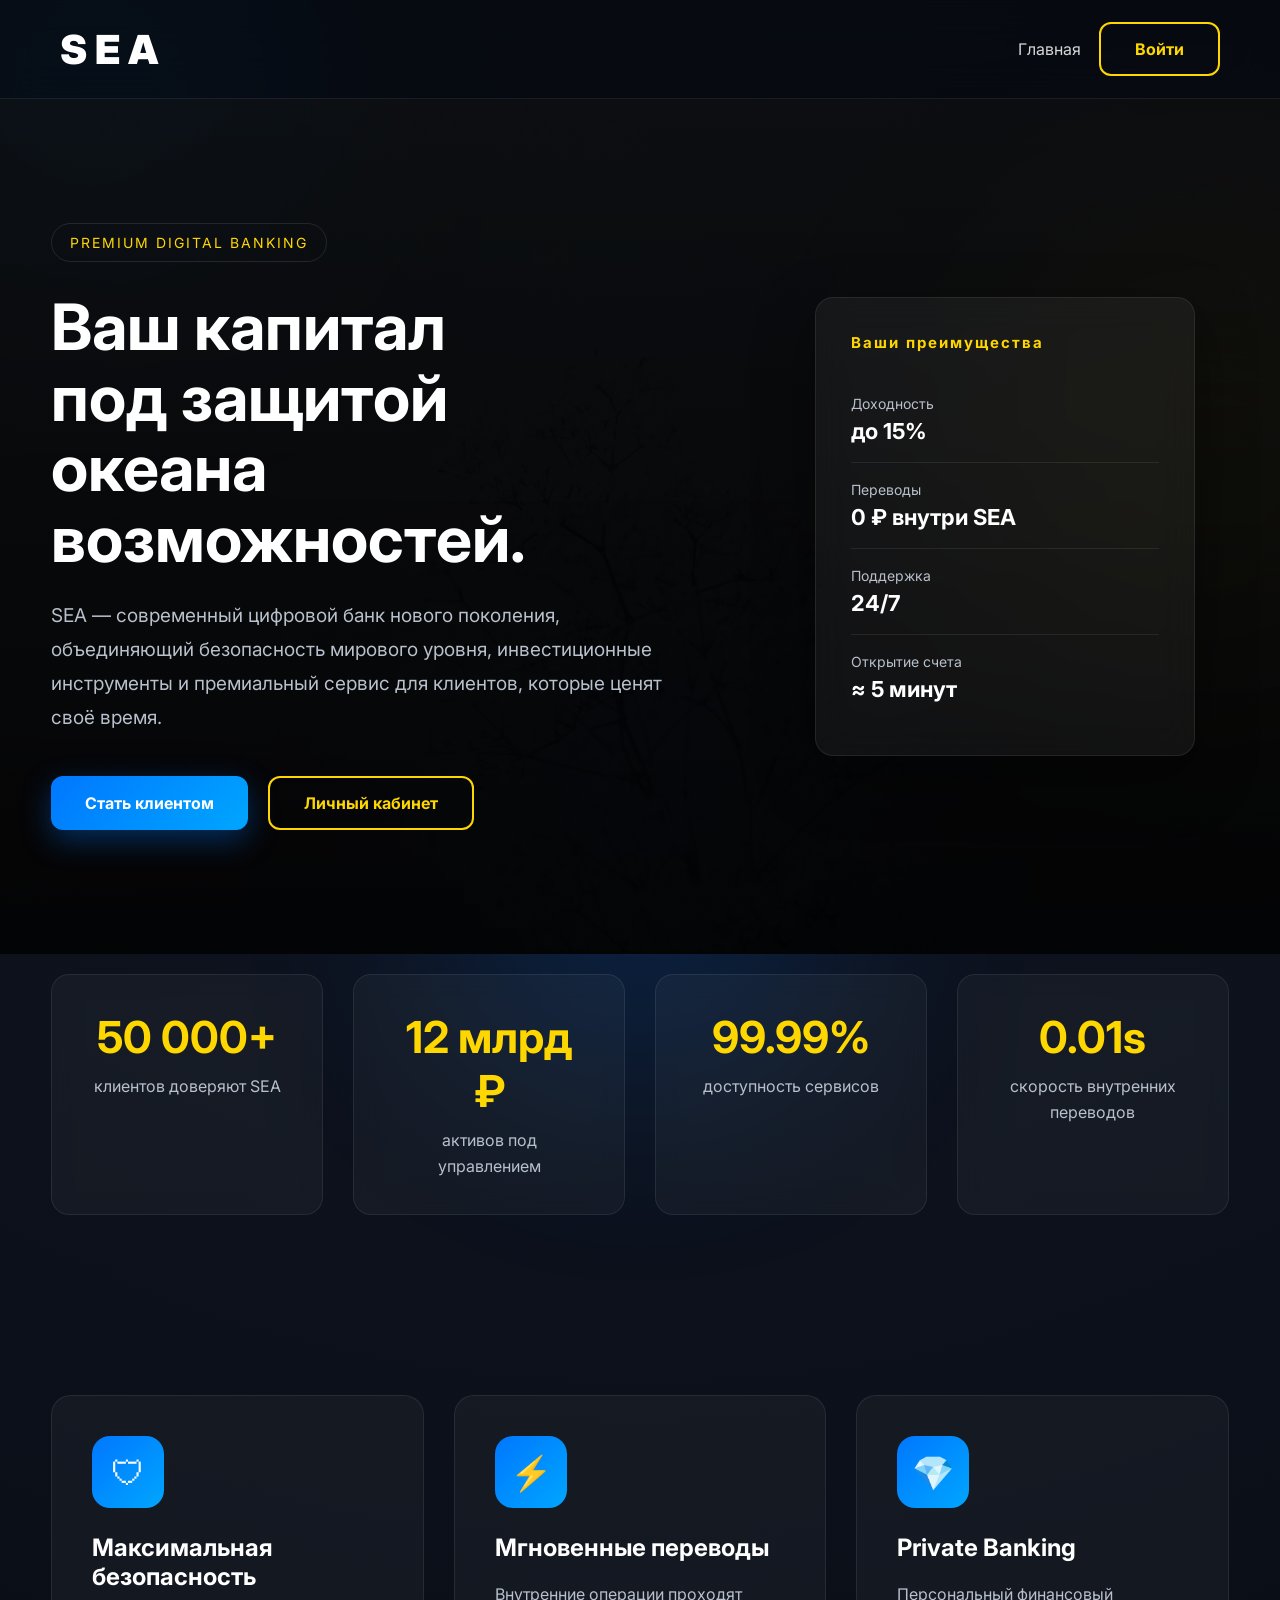
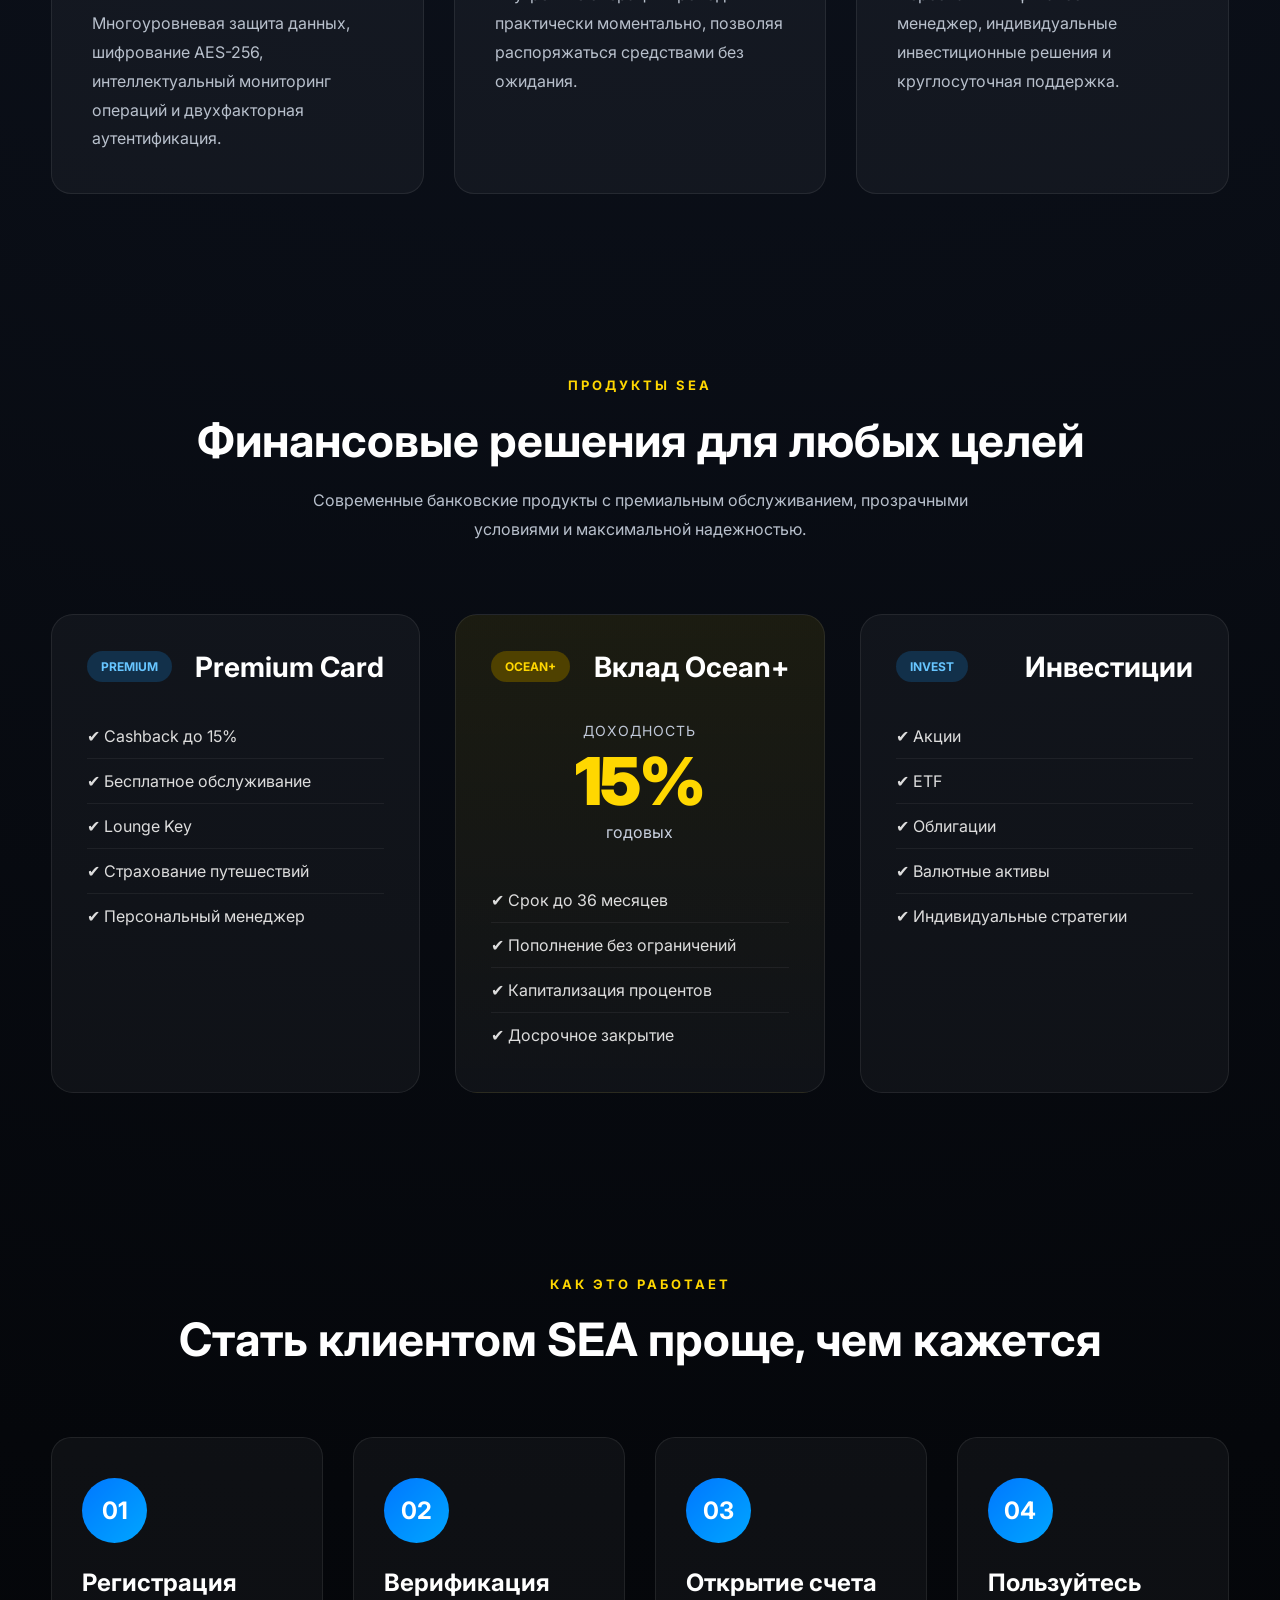
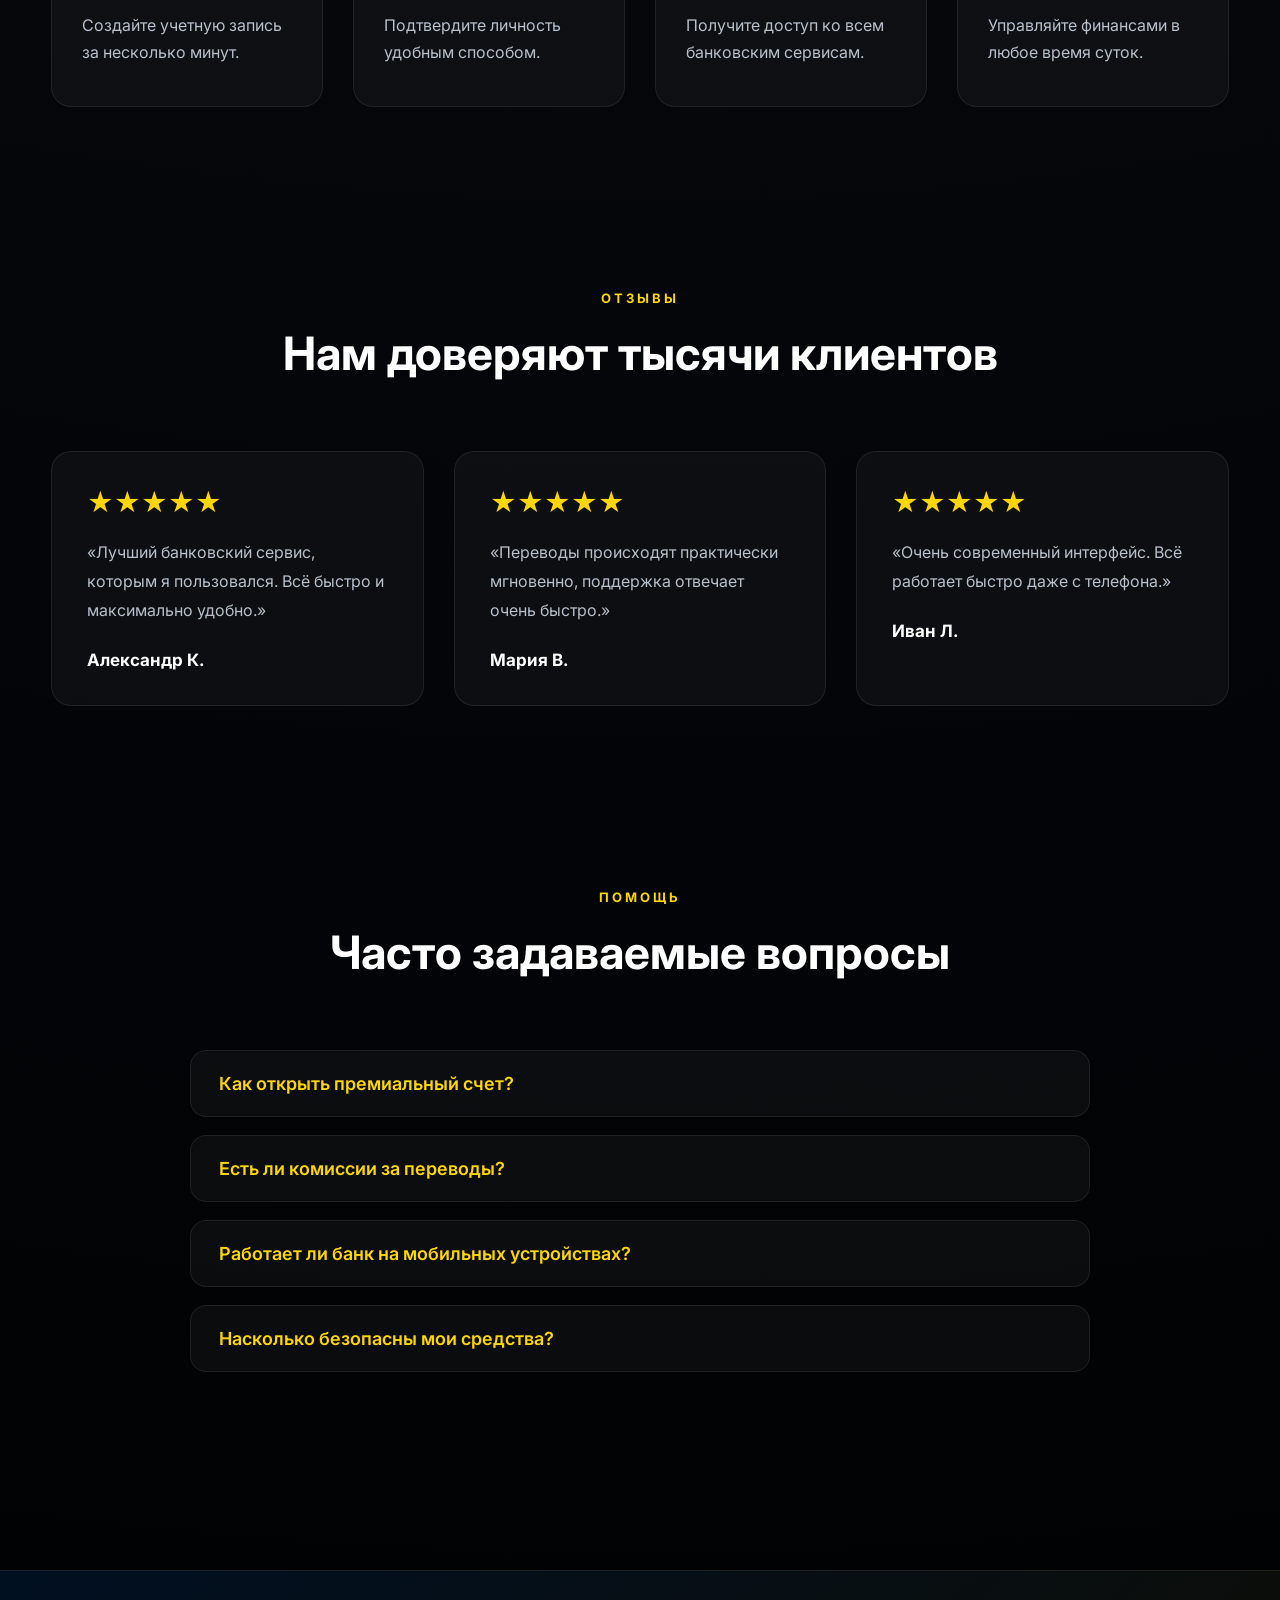
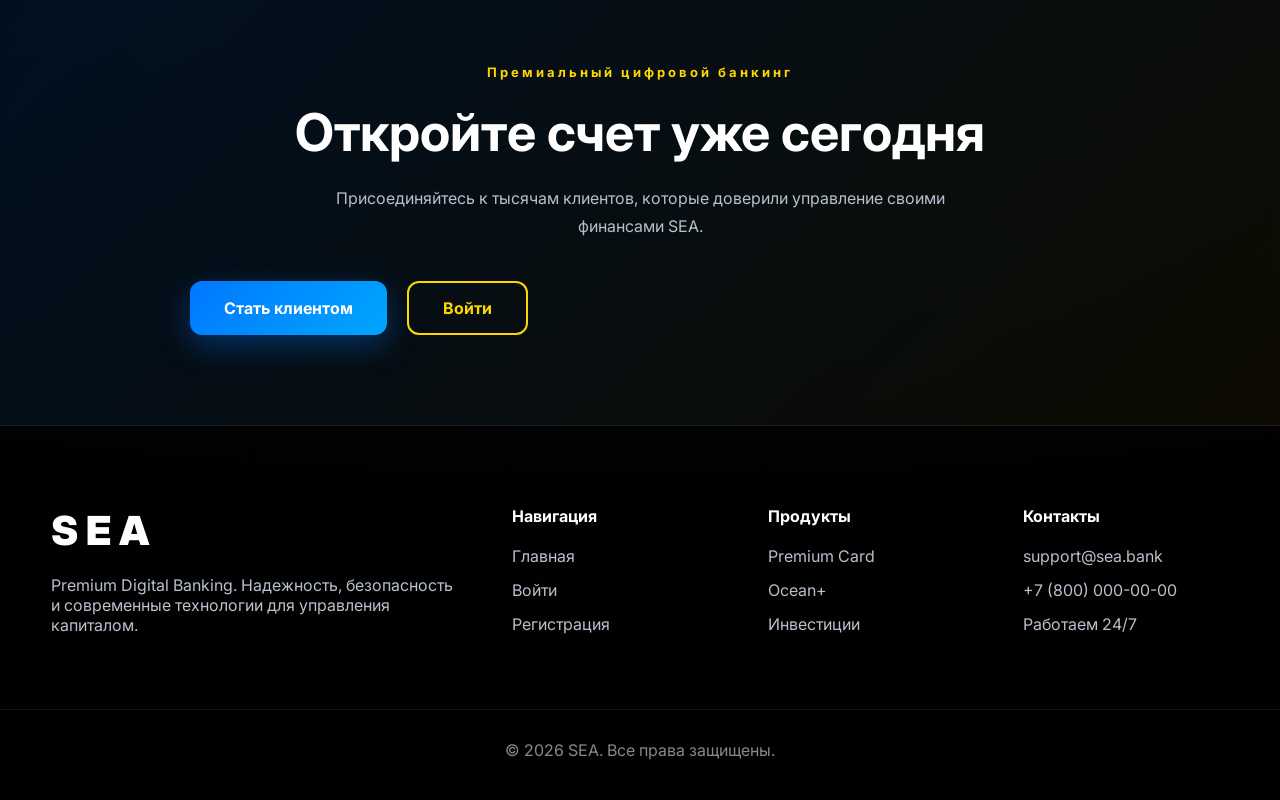
==== commit 778ae45c: "third" ====
--- a/templates/index.html
+++ b/templates/index.html
@@ -118,6 +118,7 @@
     </div>
     <div class="footer-bottom">© 2026 SEA. Все права защищены.</div>
 </footer>
+<div id="toast-container" style="position: fixed; top: 20px; right: 20px; z-index: 9999;"></div>
 <script src="/static/js/script.js"></script>
 </body>
 </html>
--- a/static/css/style.css
+++ b/static/css/style.css
@@ -124,7 +124,7 @@
     color: white;
 }
 
-/* Buttons */
+/* Buttons Global */
 .btn {
     display: inline-flex;
     align-items: center;
@@ -782,178 +782,87 @@
 }
 
 @keyframes borderGlow {
-    0% {
-        background-position: 0% 50%;
-    }
-    100% {
-        background-position: 100% 50%;
-    }
-}
-
-/* ===========================
-   CARD COLORS
-=========================== */
-
+    0% { background-position: 0% 50%; }
+    100% { background-position: 100% 50%; }
+}
+
+/* CARD COLORS */
 .deposit-card.tidal {
     background: rgba(17,48,108,.28);
     border-color: rgba(84,143,255,.4);
     color: #66a6ff;
 }
-.deposit-card.tidal::before {
-    background: radial-gradient(circle at 50% 50%, rgba(84,143,255,.12), transparent 70%);
-}
-.deposit-card.tidal:hover {
-    border-color: rgba(84,143,255,.7);
-    box-shadow: 0 0 60px rgba(84,143,255,.08), 0 20px 60px rgba(0,0,0,.4);
-}
+.deposit-card.tidal::before { background: radial-gradient(circle at 50% 50%, rgba(84,143,255,.12), transparent 70%); }
+.deposit-card.tidal:hover { border-color: rgba(84,143,255,.7); box-shadow: 0 0 60px rgba(84,143,255,.08), 0 20px 60px rgba(0,0,0,.4); }
 
 .deposit-card.deep {
     background: rgba(10,71,90,.28);
     border-color: rgba(50,230,214,.4);
     color: #5ffff2;
 }
-.deposit-card.deep::before {
-    background: radial-gradient(circle at 50% 50%, rgba(50,230,214,.12), transparent 70%);
-}
-.deposit-card.deep:hover {
-    border-color: rgba(50,230,214,.7);
-    box-shadow: 0 0 60px rgba(50,230,214,.08), 0 20px 60px rgba(0,0,0,.4);
-}
+.deposit-card.deep::before { background: radial-gradient(circle at 50% 50%, rgba(50,230,214,.12), transparent 70%); }
+.deposit-card.deep:hover { border-color: rgba(50,230,214,.7); box-shadow: 0 0 60px rgba(50,230,214,.08), 0 20px 60px rgba(0,0,0,.4); }
 
 .deposit-card.coral {
     background: rgba(67,36,47,.28);
     border-color: rgba(255,126,94,.4);
     color: #ff8d70;
 }
-.deposit-card.coral::before {
-    background: radial-gradient(circle at 50% 50%, rgba(255,126,94,.12), transparent 70%);
-}
-.deposit-card.coral:hover {
-    border-color: rgba(255,126,94,.7);
-    box-shadow: 0 0 60px rgba(255,126,94,.08), 0 20px 60px rgba(0,0,0,.4);
-}
+.deposit-card.coral::before { background: radial-gradient(circle at 50% 50%, rgba(255,126,94,.12), transparent 70%); }
+.deposit-card.coral:hover { border-color: rgba(255,126,94,.7); box-shadow: 0 0 60px rgba(255,126,94,.08), 0 20px 60px rgba(0,0,0,.4); }
 
 .deposit-card.elite {
     background: rgba(55,37,83,.28);
     border-color: rgba(190,123,255,.4);
     color: #d2a8ff;
 }
-.deposit-card.elite::before {
-    background: radial-gradient(circle at 50% 50%, rgba(190,123,255,.12), transparent 70%);
-}
-.deposit-card.elite:hover {
-    border-color: rgba(190,123,255,.7);
-    box-shadow: 0 0 60px rgba(190,123,255,.08), 0 20px 60px rgba(0,0,0,.4);
-}
+.deposit-card.elite::before { background: radial-gradient(circle at 50% 50%, rgba(190,123,255,.12), transparent 70%); }
+.deposit-card.elite:hover { border-color: rgba(190,123,255,.7); box-shadow: 0 0 60px rgba(190,123,255,.08), 0 20px 60px rgba(0,0,0,.4); }
 
 .deposit-card.gold {
     background: rgba(69,58,27,.28);
     border-color: rgba(255,207,86,.4);
     color: #ffd75a;
 }
-.deposit-card.gold::before {
-    background: radial-gradient(circle at 50% 50%, rgba(255,207,86,.12), transparent 70%);
-}
-.deposit-card.gold:hover {
-    border-color: rgba(255,207,86,.7);
-    box-shadow: 0 0 60px rgba(255,207,86,.08), 0 20px 60px rgba(0,0,0,.4);
-}
-
-/* ===========================
-   CARD HEADER
-=========================== */
-
-.deposit-header {
-    display: flex;
-    align-items: center;
-    gap: 18px;
-}
+.deposit-card.gold::before { background: radial-gradient(circle at 50% 50%, rgba(255,207,86,.12), transparent 70%); }
+.deposit-card.gold:hover { border-color: rgba(255,207,86,.7); box-shadow: 0 0 60px rgba(255,207,86,.08), 0 20px 60px rgba(0,0,0,.4); }
+
+/* CARD HEADER */
+.deposit-header { display: flex; align-items: center; gap: 18px; }
 
 .deposit-circle {
-    width: 72px;
-    height: 72px;
-    border-radius: 50%;
-    display: flex;
-    justify-content: center;
-    align-items: center;
-    font-size: 34px;
-    background: rgba(255,255,255,.05);
-    border: 1.5px solid rgba(255,255,255,.15);
-    transition: all .4s;
-    position: relative;
-}
-
-/* Glow border for icon */
+    width: 72px; height: 72px; border-radius: 50%;
+    display: flex; justify-content: center; align-items: center;
+    font-size: 34px; background: rgba(255,255,255,.05);
+    border: 1.5px solid rgba(255,255,255,.15); transition: all .4s; position: relative;
+}
 .deposit-circle::after {
-    content: '';
-    position: absolute;
-    inset: -3px;
-    border-radius: 50%;
-    padding: 2px;
+    content: ''; position: absolute; inset: -3px; border-radius: 50%; padding: 2px;
     background: linear-gradient(135deg, transparent 30%, currentColor 50%, transparent 70%);
     background-size: 300% 300%;
     -webkit-mask: linear-gradient(#fff 0 0) content-box, linear-gradient(#fff 0 0);
-    -webkit-mask-composite: xor;
-    mask-composite: exclude;
-    opacity: 0;
-    transition: opacity .5s;
-    pointer-events: none;
-}
-
-.deposit-card:hover .deposit-circle::after {
-    opacity: 1;
-    animation: borderGlow 2.5s ease-in-out infinite alternate;
-}
-
-.deposit-card:hover .deposit-circle {
-    transform: scale(1.05) rotate(-5deg);
-    border-color: currentColor;
-}
-
-.deposit-header h3 {
-    margin: 0;
-    font-size: 30px;
-    font-weight: 700;
-    letter-spacing: -.4px;
-}
+    -webkit-mask-composite: xor; mask-composite: exclude;
+    opacity: 0; transition: opacity .5s; pointer-events: none;
+}
+.deposit-card:hover .deposit-circle::after { opacity: 1; animation: borderGlow 2.5s ease-in-out infinite alternate; }
+.deposit-card:hover .deposit-circle { transform: scale(1.05) rotate(-5deg); border-color: currentColor; }
+
+.deposit-header h3 { margin: 0; font-size: 30px; font-weight: 700; letter-spacing: -.4px; }
 
 .deposit-pill {
-    display: inline-flex;
-    margin-top: 8px;
-    padding: 7px 15px;
-    border-radius: 999px;
-    font-size: 12px;
-    font-weight: 700;
-    color: #fff;
-    transition: all .4s;
-    position: relative;
-}
-
-/* Glow border for pill */
+    display: inline-flex; margin-top: 8px; padding: 7px 15px; border-radius: 999px;
+    font-size: 12px; font-weight: 700; color: #fff; transition: all .4s; position: relative;
+}
 .deposit-pill::after {
-    content: '';
-    position: absolute;
-    inset: -2px;
-    border-radius: 999px;
-    padding: 2px;
+    content: ''; position: absolute; inset: -2px; border-radius: 999px; padding: 2px;
     background: linear-gradient(135deg, transparent 30%, currentColor 50%, transparent 70%);
     background-size: 300% 300%;
     -webkit-mask: linear-gradient(#fff 0 0) content-box, linear-gradient(#fff 0 0);
-    -webkit-mask-composite: xor;
-    mask-composite: exclude;
-    opacity: 0;
-    transition: opacity .5s;
-    pointer-events: none;
-}
-
-.deposit-card:hover .deposit-pill::after {
-    opacity: 1;
-    animation: borderGlow 2.5s ease-in-out infinite alternate;
-}
-
-.deposit-card:hover .deposit-pill {
-    transform: scale(1.05);
-}
+    -webkit-mask-composite: xor; mask-composite: exclude;
+    opacity: 0; transition: opacity .5s; pointer-events: none;
+}
+.deposit-card:hover .deposit-pill::after { opacity: 1; animation: borderGlow 2.5s ease-in-out infinite alternate; }
+.deposit-card:hover .deposit-pill { transform: scale(1.05); }
 
 .deposit-card.tidal .deposit-pill { background: #2b68da; }
 .deposit-card.deep .deposit-pill { background: #119697; }
@@ -961,38 +870,11 @@
 .deposit-card.elite .deposit-pill { background: #7b4ae4; }
 .deposit-card.gold .deposit-pill { background: #987725; }
 
-/* ===========================
-   RATE
-=========================== */
-
-.deposit-rate {
-    margin: 36px 0;
-    text-align: center;
-    background: none;
-    border: none;
-    box-shadow: none;
-    padding: 0;
-}
-
-.deposit-rate span {
-    font-size: 14px;
-    color: #c0c8d8;
-    text-transform: uppercase;
-    letter-spacing: 1px;
-}
-
-.deposit-rate h2 {
-    margin: 8px 0;
-    font-size: 66px;
-    line-height: 1;
-    font-weight: 900;
-    letter-spacing: -2px;
-    transition: all .4s;
-}
-
-.deposit-card:hover .deposit-rate h2 {
-    transform: scale(1.03);
-}
+/* RATE */
+.deposit-rate { margin: 36px 0; text-align: center; background: none; border: none; box-shadow: none; padding: 0; }
+.deposit-rate span { font-size: 14px; color: #c0c8d8; text-transform: uppercase; letter-spacing: 1px; }
+.deposit-rate h2 { margin: 8px 0; font-size: 66px; line-height: 1; font-weight: 900; letter-spacing: -2px; transition: all .4s; }
+.deposit-card:hover .deposit-rate h2 { transform: scale(1.03); }
 
 .deposit-card.tidal .deposit-rate h2 { color: #62a8ff; }
 .deposit-card.deep .deposit-rate h2 { color: #63fff4; }
@@ -1000,564 +882,283 @@
 .deposit-card.elite .deposit-rate h2 { color: #d3a5ff; }
 .deposit-card.gold .deposit-rate h2 { color: #ffd65b; }
 
-.deposit-rate p {
-    margin: 0;
-    color: #c8d0df;
-}
+.deposit-rate p { margin: 0; color: #c8d0df; }
+
+/* DEPOSIT TABLE */
+.deposit-table { margin-top: 6px; border-top: 1px solid rgba(255,255,255,.08); }
+.deposit-row { display: flex; justify-content: space-between; align-items: center; padding: 15px 0; border-bottom: 1px solid rgba(255,255,255,.08); transition: all .3s; }
+.deposit-card:hover .deposit-row { border-bottom-color: rgba(255,255,255,.15); }
+.deposit-row span { color: #d4dae8; font-size: 15px; }
+.deposit-row b { color: #fff; font-weight: 700; }
+
+/* DESCRIPTION */
+.deposit-description { margin-top: auto; padding-top: 24px; color: #c0c8d8; line-height: 1.7; font-size: 14px; border-top: 1px solid rgba(255,255,255,.05); transition: all .4s; }
+.deposit-card:hover .deposit-description { border-top-color: rgba(255,255,255,.12); }
+
+/* AUTH */
+.auth-page { min-height: calc(100vh - 90px); display: flex; align-items: center; justify-content: center; padding: 80px 20px; }
+.auth-wrapper { width: min(1200px, 95%); display: grid; grid-template-columns: 1fr 470px; gap: 50px; align-items: center; }
+.auth-info { padding: 55px; }
+.auth-info h1 { font-size: 54px; line-height: 1.1; margin: 25px 0; }
+.auth-info > p { color: var(--gray); font-size: 18px; line-height: 1.8; margin-bottom: 45px; }
+.auth-benefits { display: flex; flex-direction: column; gap: 30px; }
+.auth-benefits strong { display: block; font-size: 19px; margin-bottom: 8px; }
+.auth-benefits p { color: var(--gray); line-height: 1.7; }
+.auth-form-box { padding: 45px; }
+.auth-form-box h2 { text-align: center; font-size: 34px; margin-bottom: 10px; }
+.auth-subtitle { color: var(--gray); text-align: center; margin-bottom: 35px; }
+.auth-form { display: flex; flex-direction: column; gap: 18px; }
+.auth-form input { background: #0d1420; border: 1px solid rgba(255,255,255,.08); border-radius: 12px; color: white; padding: 17px; font-size: 15px; transition: .3s; }
+.auth-form input:focus { outline: none; border-color: var(--yellow); box-shadow: 0 0 20px rgba(255,215,0,.18); }
+.auth-form button { width: 100%; margin-top: 12px; }
+.auth-footer { text-align: center; margin-top: 28px; color: var(--gray); }
+.auth-footer a { color: var(--yellow); font-weight: 600; }
+.auth-footer a:hover { text-decoration: underline; }
+
+/* DASHBOARD */
+.dashboard { width: min(1400px, 95%); margin: 50px auto; }
+.dashboard-top { display: grid; grid-template-columns: repeat(3, 1fr); gap: 25px; margin-bottom: 35px; }
+.dashboard-card { background: rgba(255,255,255,.04); border: 1px solid rgba(255,255,255,.08); border-radius: 20px; padding: 30px; backdrop-filter: blur(15px); transition: .3s; }
+.dashboard-card:hover { transform: translateY(-5px); }
+.dashboard-card span { color: var(--gray); display: block; margin-bottom: 10px; }
+.dashboard-card h2 { color: var(--yellow); font-size: 38px; }
+
+.card { background: rgba(255,255,255,.04); border: 1px solid rgba(255,255,255,.08); border-radius: 20px; padding: 35px; margin-bottom: 35px; backdrop-filter: blur(15px); }
+.card h3 { margin-bottom: 25px; font-size: 28px; }
+.card h1 { margin-bottom: 15px; }
+
+table { width: 100%; border-collapse: collapse; margin-top: 25px; }
+thead { background: #111827; }
+th { color: var(--yellow); padding: 18px; text-align: left; }
+td { padding: 18px; border-bottom: 1px solid rgba(255,255,255,.08); }
+tbody tr { transition: .25s; }
+tbody tr:hover { background: rgba(255,255,255,.03); }
+
+.deposit-actions { display: flex; flex-wrap: wrap; gap: 10px; }
+.deposit-actions form { display: flex; gap: 8px; align-items: center; }
+.input-sea { width: 120px; padding: 10px; border-radius: 10px; background: #111827; border: 1px solid rgba(255,255,255,.08); color: white; }
+.input-sea:focus { border-color: var(--yellow); outline: none; }
+
+.balance { color: var(--yellow); font-size: 44px; font-weight: 700; }
+.operation-positive { color: #49d26b; }
+.operation-negative { color: #ff6b6b; }
 
 /* ===========================
-   DEPOSIT TABLE
+   ADMIN PANEL STYLING
 =========================== */
 
-.deposit-table {
-    margin-top: 6px;
-    border-top: 1px solid rgba(255,255,255,.08);
-}
-
-.deposit-row {
-    display: flex;
-    justify-content: space-between;
-    align-items: center;
-    padding: 15px 0;
-    border-bottom: 1px solid rgba(255,255,255,.08);
-    transition: all .3s;
-}
-
-.deposit-card:hover .deposit-row {
-    border-bottom-color: rgba(255,255,255,.15);
-}
-
-.deposit-row span {
-    color: #d4dae8;
-    font-size: 15px;
-}
-
-.deposit-row b {
-    color: #fff;
-    font-weight: 700;
-}
-
-/* ===========================
-   DESCRIPTION
-=========================== */
-
-.deposit-description {
-    margin-top: auto;
-    padding-top: 24px;
-    color: #c0c8d8;
-    line-height: 1.7;
-    font-size: 14px;
-    border-top: 1px solid rgba(255,255,255,.05);
-    transition: all .4s;
-}
-
-.deposit-card:hover .deposit-description {
-    border-top-color: rgba(255,255,255,.12);
-}
-
-/* ===========================
-   AUTH
-=========================== */
-
-.auth-page {
-    min-height: calc(100vh - 90px);
-    display: flex;
+.admin-stats-grid { display: grid; grid-template-columns: repeat(3, 1fr); gap: 30px; margin-bottom: 40px; }
+.admin-stat { background: rgba(255,255,255,.04); border: 1px solid var(--border); border-radius: 18px; padding: 30px; text-align: center; transition: var(--transition); }
+.admin-stat:hover { transform: translateY(-5px); border-color: rgba(255,215,0,.35); }
+.admin-stat h2 { color: var(--yellow); font-size: 44px; margin-bottom: 10px; }
+.admin-stat p { color: var(--gray); }
+
+.admin-table-wrap { overflow-x: auto; }
+.admin-table-wrap table { width: 100%; border-collapse: collapse; margin-top: 25px; }
+.admin-table-wrap thead { background: #111827; }
+.admin-table-wrap th { color: var(--yellow); padding: 18px; text-align: left; font-weight: 600; letter-spacing: 0.5px; }
+.admin-table-wrap td { padding: 18px; border-bottom: 1px solid rgba(255,255,255,.08); vertical-align: middle; }
+.admin-table-wrap tbody tr { transition: .25s; }
+.admin-table-wrap tbody tr:hover { background: rgba(255,255,255,.03); }
+
+/* Admin Buttons & Inputs */
+.balance-form { display: flex; gap: 6px; align-items: center; }
+
+/* Сброс стилей для кнопок в таблице */
+.admin-table-wrap button, 
+.admin-table-wrap a.action-btn {
+    appearance: none;
+    -webkit-appearance: none;
+    border: none;
+    outline: none;
+    font-family: 'Inter', sans-serif;
+    text-decoration: none;
+    display: inline-flex;
     align-items: center;
     justify-content: center;
-    padding: 80px 20px;
-}
-
-.auth-wrapper {
-    width: min(1200px, 95%);
-    display: grid;
-    grid-template-columns: 1fr 470px;
-    gap: 50px;
-    align-items: center;
-}
-
-.auth-info {
-    padding: 55px;
-}
-
-.auth-info h1 {
-    font-size: 54px;
-    line-height: 1.1;
-    margin: 25px 0;
-}
-
-.auth-info > p {
-    color: var(--gray);
-    font-size: 18px;
-    line-height: 1.8;
-    margin-bottom: 45px;
-}
-
-.auth-benefits {
-    display: flex;
-    flex-direction: column;
-    gap: 30px;
-}
-
-.auth-benefits strong {
-    display: block;
-    font-size: 19px;
-    margin-bottom: 8px;
-}
-
-.auth-benefits p {
-    color: var(--gray);
-    line-height: 1.7;
-}
-
-.auth-form-box {
-    padding: 45px;
-}
-
-.auth-form-box h2 {
-    text-align: center;
-    font-size: 34px;
-    margin-bottom: 10px;
-}
-
-.auth-subtitle {
-    color: var(--gray);
-    text-align: center;
-    margin-bottom: 35px;
-}
-
-.auth-form {
-    display: flex;
-    flex-direction: column;
-    gap: 18px;
-}
-
-.auth-form input {
-    background: #0d1420;
-    border: 1px solid rgba(255,255,255,.08);
-    border-radius: 12px;
-    color: white;
-    padding: 17px;
-    font-size: 15px;
-    transition: .3s;
-}
-
-.auth-form input:focus {
-    outline: none;
-    border-color: var(--yellow);
-    box-shadow: 0 0 20px rgba(255,215,0,.18);
-}
-
-.auth-form button {
-    width: 100%;
-    margin-top: 12px;
-}
-
-.auth-footer {
-    text-align: center;
-    margin-top: 28px;
-    color: var(--gray);
-}
-
-.auth-footer a {
-    color: var(--yellow);
-    font-weight: 600;
-}
-
-.auth-footer a:hover {
-    text-decoration: underline;
-}
-
-/* ===========================
-   DASHBOARD
-=========================== */
-
-.dashboard {
-    width: min(1400px, 95%);
-    margin: 50px auto;
-}
-
-.dashboard-top {
-    display: grid;
-    grid-template-columns: repeat(3, 1fr);
-    gap: 25px;
-    margin-bottom: 35px;
-}
-
-.dashboard-card {
-    background: rgba(255,255,255,.04);
-    border: 1px solid rgba(255,255,255,.08);
-    border-radius: 20px;
-    padding: 30px;
-    backdrop-filter: blur(15px);
-    transition: .3s;
-}
-
-.dashboard-card:hover {
-    transform: translateY(-5px);
-}
-
-.dashboard-card span {
-    color: var(--gray);
-    display: block;
-    margin-bottom: 10px;
-}
-
-.dashboard-card h2 {
-    color: var(--yellow);
-    font-size: 38px;
-}
-
-.card {
-    background: rgba(255,255,255,.04);
-    border: 1px solid rgba(255,255,255,.08);
-    border-radius: 20px;
-    padding: 35px;
-    margin-bottom: 35px;
-    backdrop-filter: blur(15px);
-}
-
-.card h3 {
-    margin-bottom: 25px;
-    font-size: 28px;
-}
-
-.card h1 {
-    margin-bottom: 15px;
-}
-
-table {
-    width: 100%;
-    border-collapse: collapse;
-    margin-top: 25px;
-}
-
-thead {
-    background: #111827;
-}
-
-th {
-    color: var(--yellow);
-    padding: 18px;
-    text-align: left;
-}
-
-td {
-    padding: 18px;
-    border-bottom: 1px solid rgba(255,255,255,.08);
-}
-
-tbody tr {
-    transition: .25s;
-}
-
-tbody tr:hover {
-    background: rgba(255,255,255,.03);
-}
-
-.deposit-actions {
-    display: flex;
-    flex-wrap: wrap;
-    gap: 10px;
-}
-
-.deposit-actions form {
-    display: flex;
-    gap: 8px;
-    align-items: center;
-}
-
-.input-sea {
-    width: 120px;
-    padding: 10px;
-    border-radius: 10px;
-    background: #111827;
-    border: 1px solid rgba(255,255,255,.08);
-    color: white;
-}
-
-.input-sea:focus {
-    border-color: var(--yellow);
-    outline: none;
-}
-
-.balance {
-    color: var(--yellow);
-    font-size: 44px;
-    font-weight: 700;
-}
-
-.operation-positive {
-    color: #49d26b;
-}
-
-.operation-negative {
-    color: #ff6b6b;
-}
-
-/* ===========================
-   ADMIN
-=========================== */
-
-.admin-stats-grid {
-    display: grid;
-    grid-template-columns: repeat(3, 1fr);
-    gap: 30px;
-    margin-bottom: 40px;
-}
-
-.admin-stat {
-    background: rgba(255,255,255,.04);
-    border: 1px solid var(--border);
-    border-radius: 18px;
-    padding: 30px;
-    text-align: center;
-    transition: var(--transition);
-}
-
-.admin-stat:hover {
-    transform: translateY(-5px);
-    border-color: rgba(255,215,0,.35);
-}
-
-.admin-stat h2 {
-    color: var(--yellow);
-    font-size: 44px;
-    margin-bottom: 10px;
-}
-
-.admin-stat p {
-    color: var(--gray);
-}
-
-.admin-table-wrap {
-    overflow-x: auto;
-}
-
-.admin-table-wrap table {
-    width: 100%;
-    border-collapse: collapse;
-    margin-top: 25px;
-}
-
-.admin-table-wrap thead {
-    background: #111827;
-}
-
-.admin-table-wrap th {
-    color: var(--yellow);
-    padding: 18px;
-    text-align: left;
+    cursor: pointer;
+    transition: all 0.3s cubic-bezier(0.4, 0, 0.2, 1);
     font-weight: 600;
     letter-spacing: 0.5px;
-}
-
-.admin-table-wrap td {
-    padding: 18px;
-    border-bottom: 1px solid rgba(255,255,255,.08);
-    vertical-align: middle;
-}
-
-.admin-table-wrap tbody tr {
-    transition: .25s;
-}
-
-.admin-table-wrap tbody tr:hover {
-    background: rgba(255,255,255,.03);
-}
-
-.admin-actions {
-    display: flex;
-    flex-wrap: wrap;
-    gap: 8px;
-    align-items: center;
-}
-
-.admin-actions form {
-    display: flex;
-    gap: 6px;
-    align-items: center;
-}
-
-.admin-actions .input-small {
+    border-radius: 8px;
+    padding: 8px 14px;
+    font-size: 13px;
+    margin: 2px;
+    color: white !important;
+}
+
+/* Блокировка (Красный градиент) */
+button.btn-block, 
+.admin-table-wrap form button[value="toggle_status"] {
+    background: linear-gradient(135deg, #ef4444 0%, #b91c1c 100%);
+    box-shadow: 0 4px 12px rgba(239, 68, 68, 0.25);
+}
+button.btn-block:hover, 
+.admin-table-wrap form button[value="toggle_status"]:hover {
+    transform: translateY(-2px);
+    box-shadow: 0 6px 20px rgba(239, 68, 68, 0.4);
+    filter: brightness(1.1);
+}
+
+/* Разблокировка (Зеленый градиент) */
+button.btn-unblock {
+    background: linear-gradient(135deg, #22c55e 0%, #15803d 100%);
+    box-shadow: 0 4px 12px rgba(34, 197, 94, 0.25);
+}
+button.btn-unblock:hover {
+    transform: translateY(-2px);
+    box-shadow: 0 6px 20px rgba(34, 197, 94, 0.4);
+    filter: brightness(1.1);
+}
+
+/* Детали (Синий градиент) */
+a.btn-view, 
+.admin-table-wrap a[href*="/admin/user"] {
+    background: linear-gradient(135deg, #3b82f6 0%, #1d4ed8 100%);
+    box-shadow: 0 4px 12px rgba(59, 130, 246, 0.25);
+}
+a.btn-view:hover, 
+.admin-table-wrap a[href*="/admin/user"]:hover {
+    transform: translateY(-2px);
+    box-shadow: 0 6px 20px rgba(59, 130, 246, 0.4);
+    filter: brightness(1.1);
+}
+
+/* Кнопки +/- баланса */
+.balance-form button {
+    width: 32px; height: 32px; padding: 0; border-radius: 6px; font-size: 16px; font-weight: bold;
+}
+.balance-form button[value="add_funds"] {
+    background: linear-gradient(135deg, #10b981, #059669);
+    box-shadow: 0 2px 8px rgba(16, 185, 129, 0.3);
+}
+.balance-form button[value="withdraw_funds"] {
+    background: linear-gradient(135deg, #f43f5e, #be123c);
+    box-shadow: 0 2px 8px rgba(244, 63, 94, 0.3);
+}
+.balance-form button:hover { transform: scale(1.15); filter: brightness(1.2); }
+
+/* Поле ввода суммы */
+.balance-input {
+    background: rgba(0, 0, 0, 0.3);
+    border: 1px solid var(--border);
+    color: white;
+    padding: 6px 10px;
+    border-radius: 6px;
     width: 80px;
-    padding: 8px 10px;
-    border-radius: 8px;
-    background: #111827;
-    border: 1px solid rgba(255,255,255,.08);
-    color: white;
-    font-size: 13px;
-}
-
-.admin-actions .input-small:focus {
+    text-align: center;
+    font-family: 'Inter', sans-serif;
+    transition: 0.3s;
+}
+.balance-input:focus {
     border-color: var(--yellow);
+    box-shadow: 0 0 10px rgba(255, 215, 0, 0.15);
     outline: none;
 }
 
-.btn-small {
-    padding: 8px 14px;
-    border-radius: 8px;
-    font-weight: 600;
-    font-size: 13px;
-    transition: .3s;
-    cursor: pointer;
-    border: none;
-    color: white;
-    white-space: nowrap;
-}
-
-.btn-small-add {
-    background: #22c55e;
-}
-.btn-small-add:hover {
-    background: #16a34a;
-    transform: scale(1.05);
-}
-
-.btn-small-sub {
-    background: #ef4444;
-}
-.btn-small-sub:hover {
-    background: #dc2626;
-    transform: scale(1.05);
-}
-
-.btn-small-toggle {
-    background: #f59e0b;
-}
-.btn-small-toggle:hover {
-    background: #d97706;
-    transform: scale(1.05);
-}
-
-.btn-small-view {
-    background: #3b82f6;
-}
-.btn-small-view:hover {
-    background: #2563eb;
-    transform: scale(1.05);
-}
-
-.btn-small-danger {
-    background: #dc2626;
-}
-.btn-small-danger:hover {
-    background: #b91c1c;
-    transform: scale(1.05);
-}
-
-/* Statuses */
-.status-active {
-    color: #22c55e;
-    font-weight: 600;
-}
-.status-blocked {
-    color: #ef4444;
-    font-weight: 600;
-}
-.status-pending {
-    color: #f59e0b;
-    font-weight: 600;
-}
-.status-closed {
-    color: #6b7280;
-    font-weight: 600;
-}
+/* Statuses Text */
+.status-active { color: #22c55e; font-weight: 600; }
+.status-blocked { color: #ef4444; font-weight: 600; }
 
 /* ===========================
    MEDIA QUERIES
 =========================== */
 
 @media (max-width: 1100px) {
-    .hero {
-        grid-template-columns: 1fr;
-        text-align: center;
-    }
-    .hero-right {
-        order: -1;
-    }
-    .stats {
-        grid-template-columns: repeat(2, 1fr);
-    }
-    .features,
-    .products-grid,
-    .steps-grid,
-    .reviews-grid {
-        grid-template-columns: 1fr;
-    }
-    .footer-grid {
-        grid-template-columns: 1fr 1fr;
-    }
-    .auth-wrapper {
-        grid-template-columns: 1fr;
-    }
-    .auth-info {
-        text-align: center;
-    }
-    .auth-info h1 {
-        font-size: 40px;
-    }
-    .dashboard-top {
-        grid-template-columns: 1fr;
-    }
-    .admin-stats-grid {
-        grid-template-columns: 1fr 1fr;
-    }
-    .admin-actions {
-        flex-direction: column;
-        align-items: stretch;
-    }
-    .admin-actions form {
-        flex-wrap: wrap;
-    }
+    .hero { grid-template-columns: 1fr; text-align: center; }
+    .hero-right { order: -1; }
+    .stats { grid-template-columns: repeat(2, 1fr); }
+    .features, .products-grid, .steps-grid, .reviews-grid { grid-template-columns: 1fr; }
+    .footer-grid { grid-template-columns: 1fr 1fr; }
+    .auth-wrapper { grid-template-columns: 1fr; }
+    .auth-info { text-align: center; }
+    .auth-info h1 { font-size: 40px; }
+    .dashboard-top { grid-template-columns: 1fr; }
+    .admin-stats-grid { grid-template-columns: 1fr 1fr; }
 }
 
 @media (max-width: 768px) {
-    header {
-        padding: 20px;
-    }
-    .hero h1 {
-        font-size: 42px;
-    }
-    .section-title h2 {
-        font-size: 34px;
-    }
-    .cta h2 {
-        font-size: 36px;
-    }
-    .btn-group {
-        flex-direction: column;
-    }
-    .stats {
-        grid-template-columns: 1fr;
-    }
-    .footer-grid {
-        grid-template-columns: 1fr;
-        text-align: center;
-    }
-    .admin-stats-grid {
-        grid-template-columns: 1fr;
-    }
-    .admin-table-wrap th,
-    .admin-table-wrap td {
-        padding: 10px;
-        font-size: 13px;
-    }
-    .admin-actions .input-small {
-        width: 100%;
-    }
-    .btn-small {
-        width: 100%;
-        text-align: center;
-    }
-    .deposit-card .deposit-rate h2 {
-        font-size: 48px;
-    }
-    .deposit-grid {
-        grid-template-columns: 1fr;
-    }
+    header { padding: 20px; }
+    .hero h1 { font-size: 42px; }
+    .section-title h2 { font-size: 34px; }
+    .cta h2 { font-size: 36px; }
+    .btn-group { flex-direction: column; }
+    .stats { grid-template-columns: 1fr; }
+    .footer-grid { grid-template-columns: 1fr; text-align: center; }
+    .admin-stats-grid { grid-template-columns: 1fr; }
+    .admin-table-wrap th, .admin-table-wrap td { padding: 10px; font-size: 13px; }
+    .deposit-card .deposit-rate h2 { font-size: 48px; }
+    .deposit-grid { grid-template-columns: 1fr; }
 }
 
 .deposit-card:hover {
     transform: translateY(-12px) scale(1.02);
     box-shadow: inset 0 1px rgba(255,255,255,.08), 0 28px 60px rgba(0,0,0,.40);
-}+}
+
+/* Принудительно красим кнопку закрытия вклада в красный градиент */
+button.btn-small-danger,
+.admin-table-wrap button.btn-small-danger {
+    background: linear-gradient(135deg, #ef4444 0%, #b91c1c 100%) !important;
+    color: white !important;
+    border: none !important;
+    box-shadow: 0 4px 12px rgba(239, 68, 68, 0.25) !important;
+    font-weight: 600 !important;
+    transition: all 0.3s ease !important;
+}
+
+button.btn-small-danger:hover {
+    transform: translateY(-2px) scale(1.05) !important;
+    box-shadow: 0 6px 20px rgba(239, 68, 68, 0.4) !important;
+    filter: brightness(1.1) !important;
+}
+
+/* На всякий случай, если класс btn-small меняет размер или отступы */
+button.btn-small {
+    padding: 8px 14px !important;
+    border-radius: 8px !important;
+    cursor: pointer !important;
+    font-size: 13px !important;
+}
+
+/* ===========================
+   TOAST NOTIFICATIONS
+=========================== */
+.toast {
+    background: rgba(17, 24, 39, 0.95);
+    backdrop-filter: blur(10px);
+    border-left: 4px solid var(--accent);
+    color: white;
+    padding: 16px 24px;
+    margin-bottom: 10px;
+    border-radius: 8px;
+    box-shadow: 0 10px 30px rgba(0,0,0,0.3);
+    font-size: 14px;
+    font-weight: 500;
+    min-width: 300px;
+    max-width: 400px;
+    display: flex;
+    align-items: center;
+    justify-content: space-between;
+    animation: slideIn 0.3s ease-out forwards;
+    position: relative;
+}
+
+.toast.error { border-left-color: #ef4444; }
+.toast.success { border-left-color: #22c55e; }
+.toast.warning { border-left-color: #f59e0b; }
+
+@keyframes slideIn {
+    from { transform: translateX(100%); opacity: 0; }
+    to { transform: translateX(0); opacity: 1; }
+}
+
+.toast-close {
+    background: none;
+    border: none;
+    color: #aaa;
+    cursor: pointer;
+    font-size: 18px;
+    margin-left: 10px;
+}
+.toast-close:hover { color: white; }
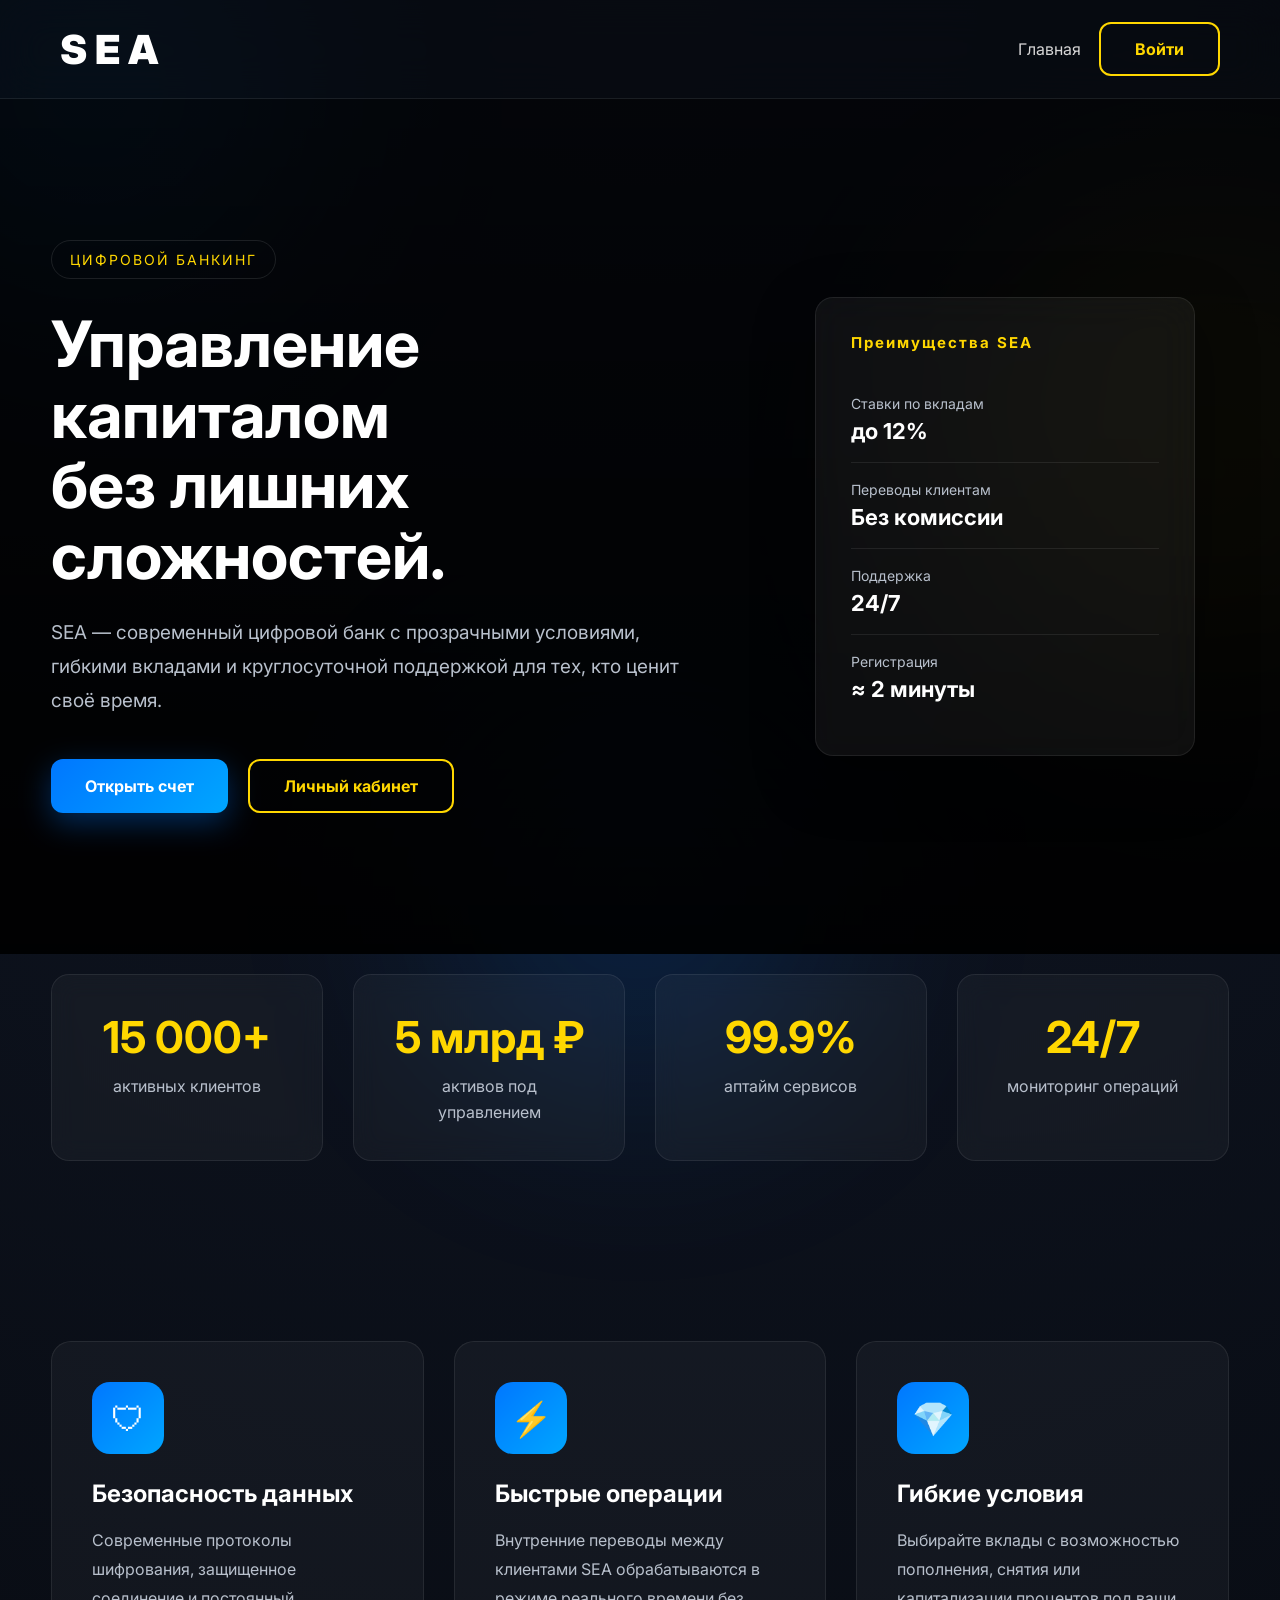
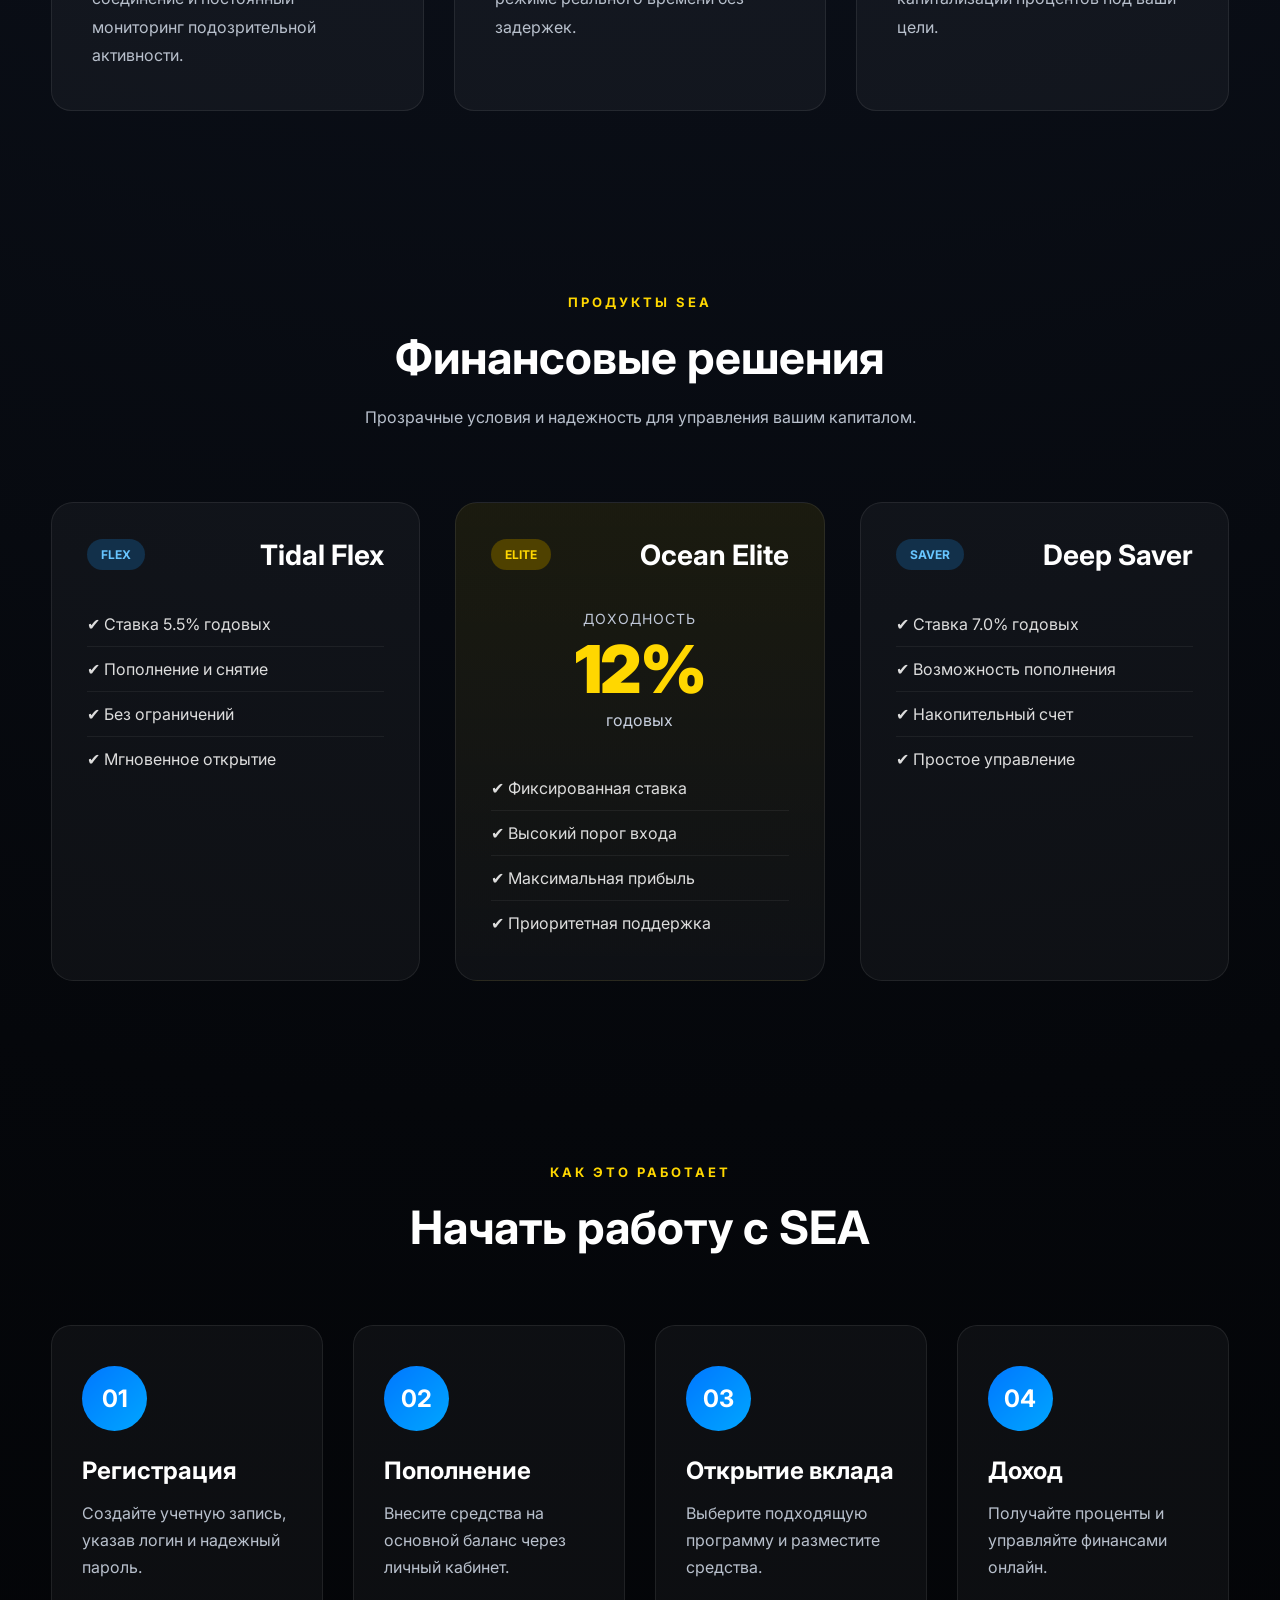
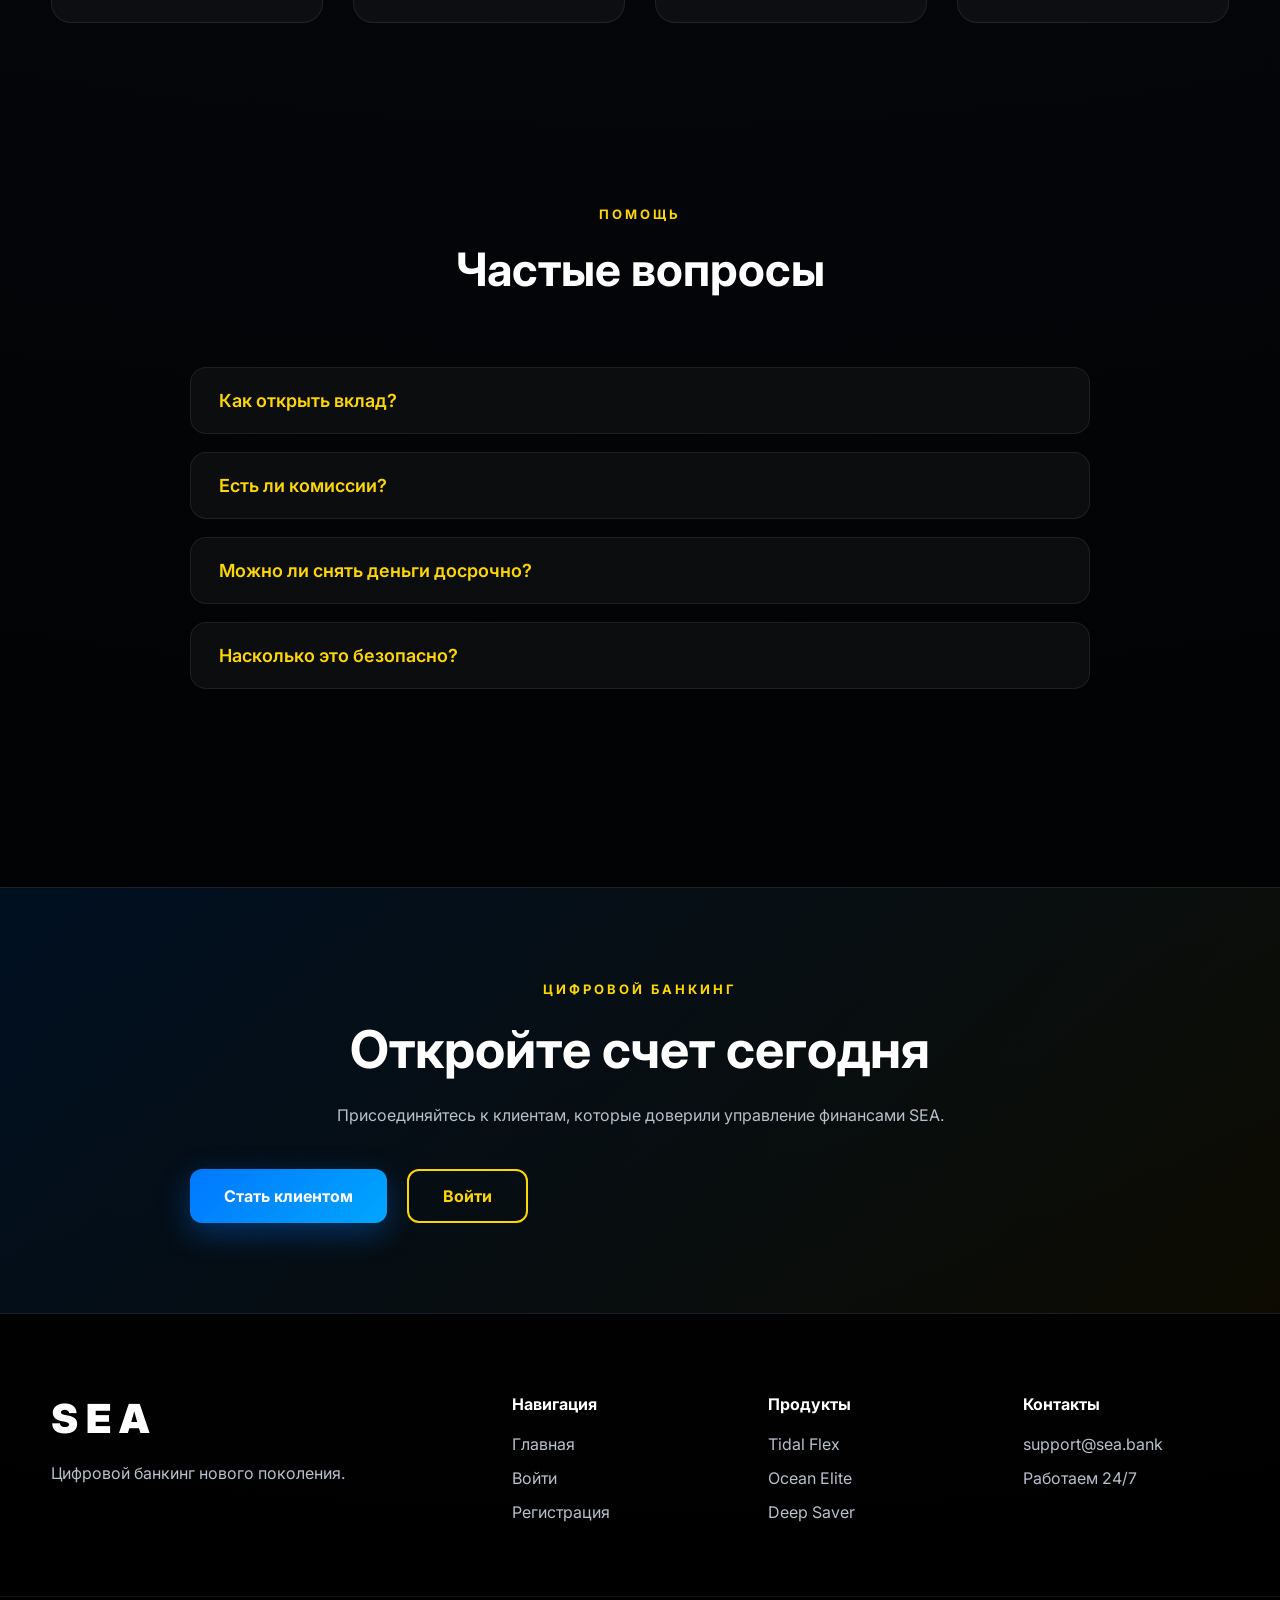
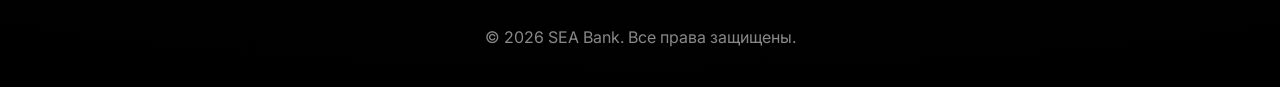
==== commit 530f4338: "finish" ====
--- a/templates/index.html
+++ b/templates/index.html
@@ -3,16 +3,15 @@
 <head>
     <meta charset="UTF-8">
     <meta name="viewport" content="width=device-width, initial-scale=1.0">
-    <title>SEA | Элитарный банкинг</title>
-    <link rel="stylesheet" href="../static/css/style.css">
-    <link rel="preconnect" href="https://fonts.googleapis.com">
-    <link rel="preconnect" href="https://fonts.gstatic.com" crossorigin>
+    <title>SEA | Цифровой банкинг</title>
+    <link rel="stylesheet" href="/static/css/style.css">
     <link href="https://fonts.googleapis.com/css2?family=Inter:wght@300;400;500;600;700;800;900&display=swap" rel="stylesheet">
 </head>
 <body>
 <div class="background-blur blur-1"></div>
 <div class="background-blur blur-2"></div>
 <div class="background-blur blur-3"></div>
+
 <header>
     <div class="logo" onclick="window.location.href='/'" style="cursor:pointer;">SEA</div>
     <nav>
@@ -20,104 +19,136 @@
         <a href="/login" class="btn btn-outline">Войти</a>
     </nav>
 </header>
+
 <section class="hero-wrapper">
     <div class="hero-overlay"></div>
     <div class="hero">
         <div class="hero-left">
-            <span class="hero-badge">PREMIUM DIGITAL BANKING</span>
-            <h1>Ваш капитал<br>под защитой<br>океана возможностей.</h1>
-            <p>SEA — современный цифровой банк нового поколения, объединяющий безопасность мирового уровня, инвестиционные инструменты и премиальный сервис для клиентов, которые ценят своё время.</p>
+            <span class="hero-badge">ЦИФРОВОЙ БАНКИНГ</span>
+            <h1>Управление капиталом<br>без лишних сложностей.</h1>
+            <p>SEA — современный цифровой банк с прозрачными условиями, гибкими вкладами и круглосуточной поддержкой для тех, кто ценит своё время.</p>
             <div class="btn-group">
-                <a href="/register" class="btn btn-primary">Стать клиентом</a>
+                <a href="/register" class="btn btn-primary">Открыть счет</a>
                 <a href="/login" class="btn btn-outline">Личный кабинет</a>
             </div>
         </div>
         <div class="hero-right">
             <div class="glass-card hero-card">
-                <div class="card-title">Ваши преимущества</div>
-                <div class="hero-stat"><div><span>Доходность</span><strong>до 15%</strong></div></div>
-                <div class="hero-stat"><div><span>Переводы</span><strong>0 ₽ внутри SEA</strong></div></div>
+                <div class="card-title">Преимущества SEA</div>
+                <div class="hero-stat"><div><span>Ставки по вкладам</span><strong>до 12%</strong></div></div>
+                <div class="hero-stat"><div><span>Переводы клиентам</span><strong>Без комиссии</strong></div></div>
                 <div class="hero-stat"><div><span>Поддержка</span><strong>24/7</strong></div></div>
-                <div class="hero-stat"><div><span>Открытие счета</span><strong>≈ 5 минут</strong></div></div>
+                <div class="hero-stat"><div><span>Регистрация</span><strong>≈ 2 минуты</strong></div></div>
             </div>
         </div>
     </div>
 </section>
+
 <section class="stats">
-    <div class="stat-item"><h2 data-counter="50000">50 000+</h2><p>клиентов доверяют SEA</p></div>
-    <div class="stat-item"><h2>12 млрд ₽</h2><p>активов под управлением</p></div>
-    <div class="stat-item"><h2>99.99%</h2><p>доступность сервисов</p></div>
-    <div class="stat-item"><h2>0.01s</h2><p>скорость внутренних переводов</p></div>
+    <div class="stat-item"><h2 data-counter="15000">15 000+</h2><p>активных клиентов</p></div>
+    <div class="stat-item"><h2>5 млрд ₽</h2><p>активов под управлением</p></div>
+    <div class="stat-item"><h2>99.9%</h2><p>аптайм сервисов</p></div>
+    <div class="stat-item"><h2>24/7</h2><p>мониторинг операций</p></div>
 </section>
+
 <div class="container">
     <section class="features">
-        <div class="feature-card"><div class="feature-icon">🛡</div><h3>Максимальная безопасность</h3><p>Многоуровневая защита данных, шифрование AES-256, интеллектуальный мониторинг операций и двухфакторная аутентификация.</p></div>
-        <div class="feature-card"><div class="feature-icon">⚡</div><h3>Мгновенные переводы</h3><p>Внутренние операции проходят практически моментально, позволяя распоряжаться средствами без ожидания.</p></div>
-        <div class="feature-card"><div class="feature-icon">💎</div><h3>Private Banking</h3><p>Персональный финансовый менеджер, индивидуальные инвестиционные решения и круглосуточная поддержка.</p></div>
+        <div class="feature-card">
+            <div class="feature-icon">🛡</div>
+            <h3>Безопасность данных</h3>
+            <p>Современные протоколы шифрования, защищенное соединение и постоянный мониторинг подозрительной активности.</p>
+        </div>
+        <div class="feature-card">
+            <div class="feature-icon">⚡</div>
+            <h3>Быстрые операции</h3>
+            <p>Внутренние переводы между клиентами SEA обрабатываются в режиме реального времени без задержек.</p>
+        </div>
+        <div class="feature-card">
+            <div class="feature-icon">💎</div>
+            <h3>Гибкие условия</h3>
+            <p>Выбирайте вклады с возможностью пополнения, снятия или капитализации процентов под ваши цели.</p>
+        </div>
     </section>
+
     <section class="products">
-        <div class="section-title"><span>ПРОДУКТЫ SEA</span><h2>Финансовые решения для любых целей</h2><p>Современные банковские продукты с премиальным обслуживанием, прозрачными условиями и максимальной надежностью.</p></div>
+        <div class="section-title">
+            <span>ПРОДУКТЫ SEA</span>
+            <h2>Финансовые решения</h2>
+            <p>Прозрачные условия и надежность для управления вашим капиталом.</p>
+        </div>
         <div class="products-grid">
             <div class="product-card">
-                <div class="product-header"><span class="product-tag">PREMIUM</span><h3>Premium Card</h3></div>
-                <ul><li>✔ Cashback до 15%</li><li>✔ Бесплатное обслуживание</li><li>✔ Lounge Key</li><li>✔ Страхование путешествий</li><li>✔ Персональный менеджер</li></ul>
+                <div class="product-header"><span class="product-tag">FLEX</span><h3>Tidal Flex</h3></div>
+                <ul>
+                    <li>✔ Ставка 5.5% годовых</li>
+                    <li>✔ Пополнение и снятие</li>
+                    <li>✔ Без ограничений</li>
+                    <li>✔ Мгновенное открытие</li>
+                </ul>
             </div>
             <div class="product-card featured">
-                <div class="product-header"><span class="product-tag gold">OCEAN+</span><h3>Вклад Ocean+</h3></div>
-                <div class="deposit-rate"><span>Доходность</span><h2>15%</h2><p>годовых</p></div>
-                <ul><li>✔ Срок до 36 месяцев</li><li>✔ Пополнение без ограничений</li><li>✔ Капитализация процентов</li><li>✔ Досрочное закрытие</li></ul>
+                <div class="product-header"><span class="product-tag gold">ELITE</span><h3>Ocean Elite</h3></div>
+                <div class="deposit-rate"><span>Доходность</span><h2>12%</h2><p>годовых</p></div>
+                <ul>
+                    <li>✔ Фиксированная ставка</li>
+                    <li>✔ Высокий порог входа</li>
+                    <li>✔ Максимальная прибыль</li>
+                    <li>✔ Приоритетная поддержка</li>
+                </ul>
             </div>
             <div class="product-card">
-                <div class="product-header"><span class="product-tag">INVEST</span><h3>Инвестиции</h3></div>
-                <ul><li>✔ Акции</li><li>✔ ETF</li><li>✔ Облигации</li><li>✔ Валютные активы</li><li>✔ Индивидуальные стратегии</li></ul>
+                <div class="product-header"><span class="product-tag">SAVER</span><h3>Deep Saver</h3></div>
+                <ul>
+                    <li>✔ Ставка 7.0% годовых</li>
+                    <li>✔ Возможность пополнения</li>
+                    <li>✔ Накопительный счет</li>
+                    <li>✔ Простое управление</li>
+                </ul>
             </div>
         </div>
     </section>
+
     <section class="steps">
-        <div class="section-title"><span>КАК ЭТО РАБОТАЕТ</span><h2>Стать клиентом SEA проще, чем кажется</h2></div>
+        <div class="section-title"><span>КАК ЭТО РАБОТАЕТ</span><h2>Начать работу с SEA</h2></div>
         <div class="steps-grid">
-            <div class="step"><div class="step-number">01</div><h3>Регистрация</h3><p>Создайте учетную запись за несколько минут.</p></div>
-            <div class="step"><div class="step-number">02</div><h3>Верификация</h3><p>Подтвердите личность удобным способом.</p></div>
-            <div class="step"><div class="step-number">03</div><h3>Открытие счета</h3><p>Получите доступ ко всем банковским сервисам.</p></div>
-            <div class="step"><div class="step-number">04</div><h3>Пользуйтесь</h3><p>Управляйте финансами в любое время суток.</p></div>
+            <div class="step"><div class="step-number">01</div><h3>Регистрация</h3><p>Создайте учетную запись, указав логин и надежный пароль.</p></div>
+            <div class="step"><div class="step-number">02</div><h3>Пополнение</h3><p>Внесите средства на основной баланс через личный кабинет.</p></div>
+            <div class="step"><div class="step-number">03</div><h3>Открытие вклада</h3><p>Выберите подходящую программу и разместите средства.</p></div>
+            <div class="step"><div class="step-number">04</div><h3>Доход</h3><p>Получайте проценты и управляйте финансами онлайн.</p></div>
         </div>
     </section>
-    <section class="reviews">
-        <div class="section-title"><span>ОТЗЫВЫ</span><h2>Нам доверяют тысячи клиентов</h2></div>
-        <div class="reviews-grid">
-            <div class="review-card"><div class="stars">★★★★★</div><p>«Лучший банковский сервис, которым я пользовался. Всё быстро и максимально удобно.»</p><strong>Александр К.</strong></div>
-            <div class="review-card"><div class="stars">★★★★★</div><p>«Переводы происходят практически мгновенно, поддержка отвечает очень быстро.»</p><strong>Мария В.</strong></div>
-            <div class="review-card"><div class="stars">★★★★★</div><p>«Очень современный интерфейс. Всё работает быстро даже с телефона.»</p><strong>Иван Л.</strong></div>
-        </div>
-    </section>
+
     <section class="faq">
-        <div class="section-title"><span>ПОМОЩЬ</span><h2>Часто задаваемые вопросы</h2></div>
-        <details class="faq-item"><summary>Как открыть премиальный счет?</summary><p>Пройдите регистрацию, подтвердите личность и получите полный доступ ко всем сервисам банка менее чем за пять минут.</p></details>
-        <details class="faq-item"><summary>Есть ли комиссии за переводы?</summary><p>Переводы между клиентами SEA выполняются бесплатно. Для межбанковских переводов действуют тарифы выбранного счета.</p></details>
-        <details class="faq-item"><summary>Работает ли банк на мобильных устройствах?</summary><p>Да. Интерфейс полностью адаптирован под смартфоны, планшеты и современные браузеры.</p></details>
-        <details class="faq-item"><summary>Насколько безопасны мои средства?</summary><p>Мы используем современные методы шифрования, двухфакторную аутентификацию, постоянный мониторинг операций и защиту инфраструктуры на уровне ведущих мировых банков.</p></details>
+        <div class="section-title"><span>ПОМОЩЬ</span><h2>Частые вопросы</h2></div>
+        <details class="faq-item"><summary>Как открыть вклад?</summary><p>Зарегистрируйтесь, пополните баланс и перейдите в раздел «Открыть новый вклад» в личном кабинете.</p></details>
+        <details class="faq-item"><summary>Есть ли комиссии?</summary><p>Внутренние переводы и открытие вкладов бесплатны. Комиссии могут применяться только при выводе средств на внешние счета.</p></details>
+        <details class="faq-item"><summary>Можно ли снять деньги досрочно?</summary><p>Да, если выбран вклад с опцией снятия (например, Tidal Flex). Для фиксированных вкладов предусмотрены штрафы или потеря процентов.</p></details>
+        <details class="faq-item"><summary>Насколько это безопасно?</summary><p>Мы используем современные стандарты защиты данных, хеширование паролей и изолированные транзакции для каждой операции.</p></details>
     </section>
 </div>
+
 <section class="cta">
     <div class="cta-content">
-        <span>Премиальный цифровой банкинг</span>
-        <h2>Откройте счет уже сегодня</h2>
-        <p>Присоединяйтесь к тысячам клиентов, которые доверили управление своими финансами SEA.</p>
+        <span>ЦИФРОВОЙ БАНКИНГ</span>
+        <h2>Откройте счет сегодня</h2>
+        <p>Присоединяйтесь к клиентам, которые доверили управление финансами SEA.</p>
         <div class="btn-group">
             <a href="/register" class="btn btn-primary">Стать клиентом</a>
             <a href="/login" class="btn btn-outline">Войти</a>
         </div>
     </div>
 </section>
+
 <footer>
     <div class="footer-grid">
-        <div><div class="footer-logo">SEA</div><p>Premium Digital Banking. Надежность, безопасность и современные технологии для управления капиталом.</p></div>
+        <div><div class="footer-logo">SEA</div><p>Цифровой банкинг нового поколения.</p></div>
         <div><h4>Навигация</h4><a href="/">Главная</a><a href="/login">Войти</a><a href="/register">Регистрация</a></div>
-        <div><h4>Продукты</h4><a href="#">Premium Card</a><a href="#">Ocean+</a><a href="#">Инвестиции</a></div>
-        <div><h4>Контакты</h4><p>support@sea.bank</p><p>+7 (800) 000-00-00</p><p>Работаем 24/7</p></div>
+        <div><h4>Продукты</h4><a href="/open-deposit">Tidal Flex</a><a href="/open-deposit">Ocean Elite</a><a href="/open-deposit">Deep Saver</a></div>
+        <div><h4>Контакты</h4><p>support@sea.bank</p><p>Работаем 24/7</p></div>
     </div>
-    <div class="footer-bottom">© 2026 SEA. Все права защищены.</div>
+    <div class="footer-bottom">© 2026 SEA Bank. Все права защищены.</div>
 </footer>
+
 <div id="toast-container" style="position: fixed; top: 20px; right: 20px; z-index: 9999;"></div>
 <script src="/static/js/script.js"></script>
 </body>
